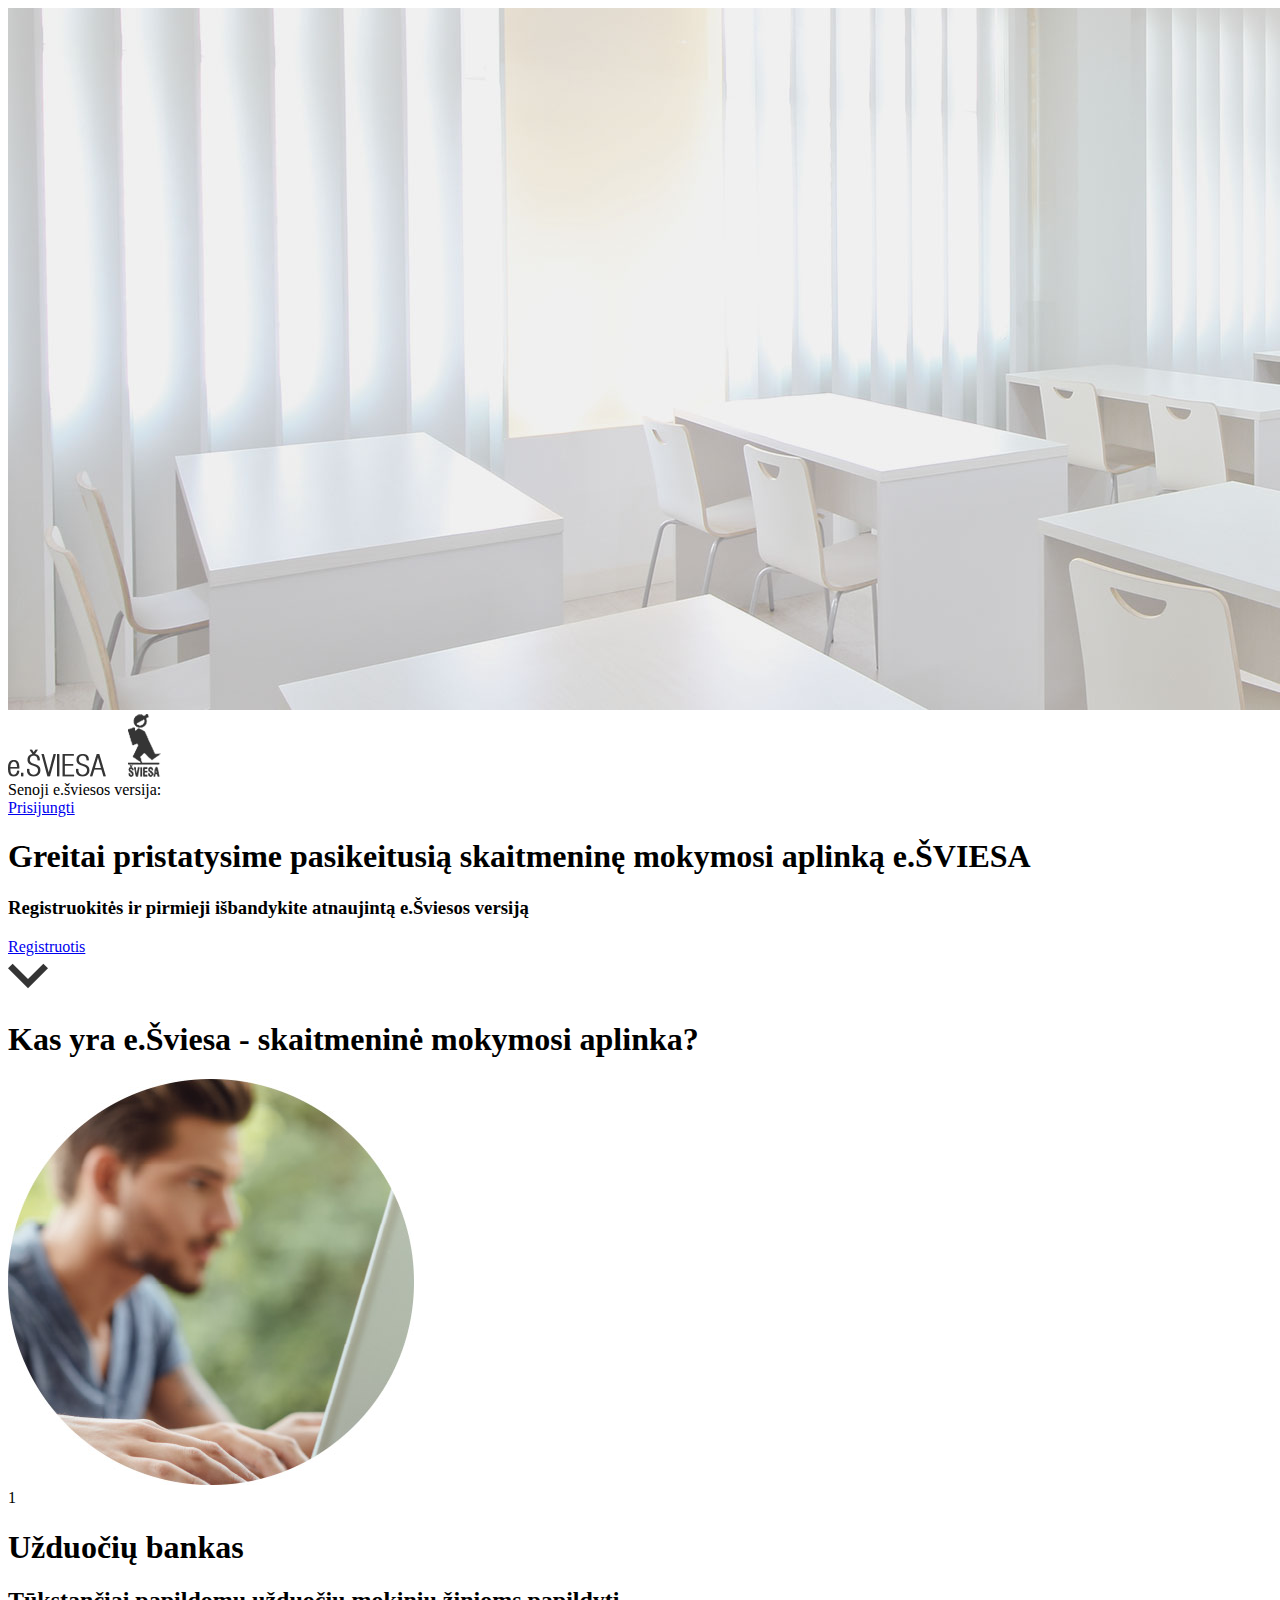
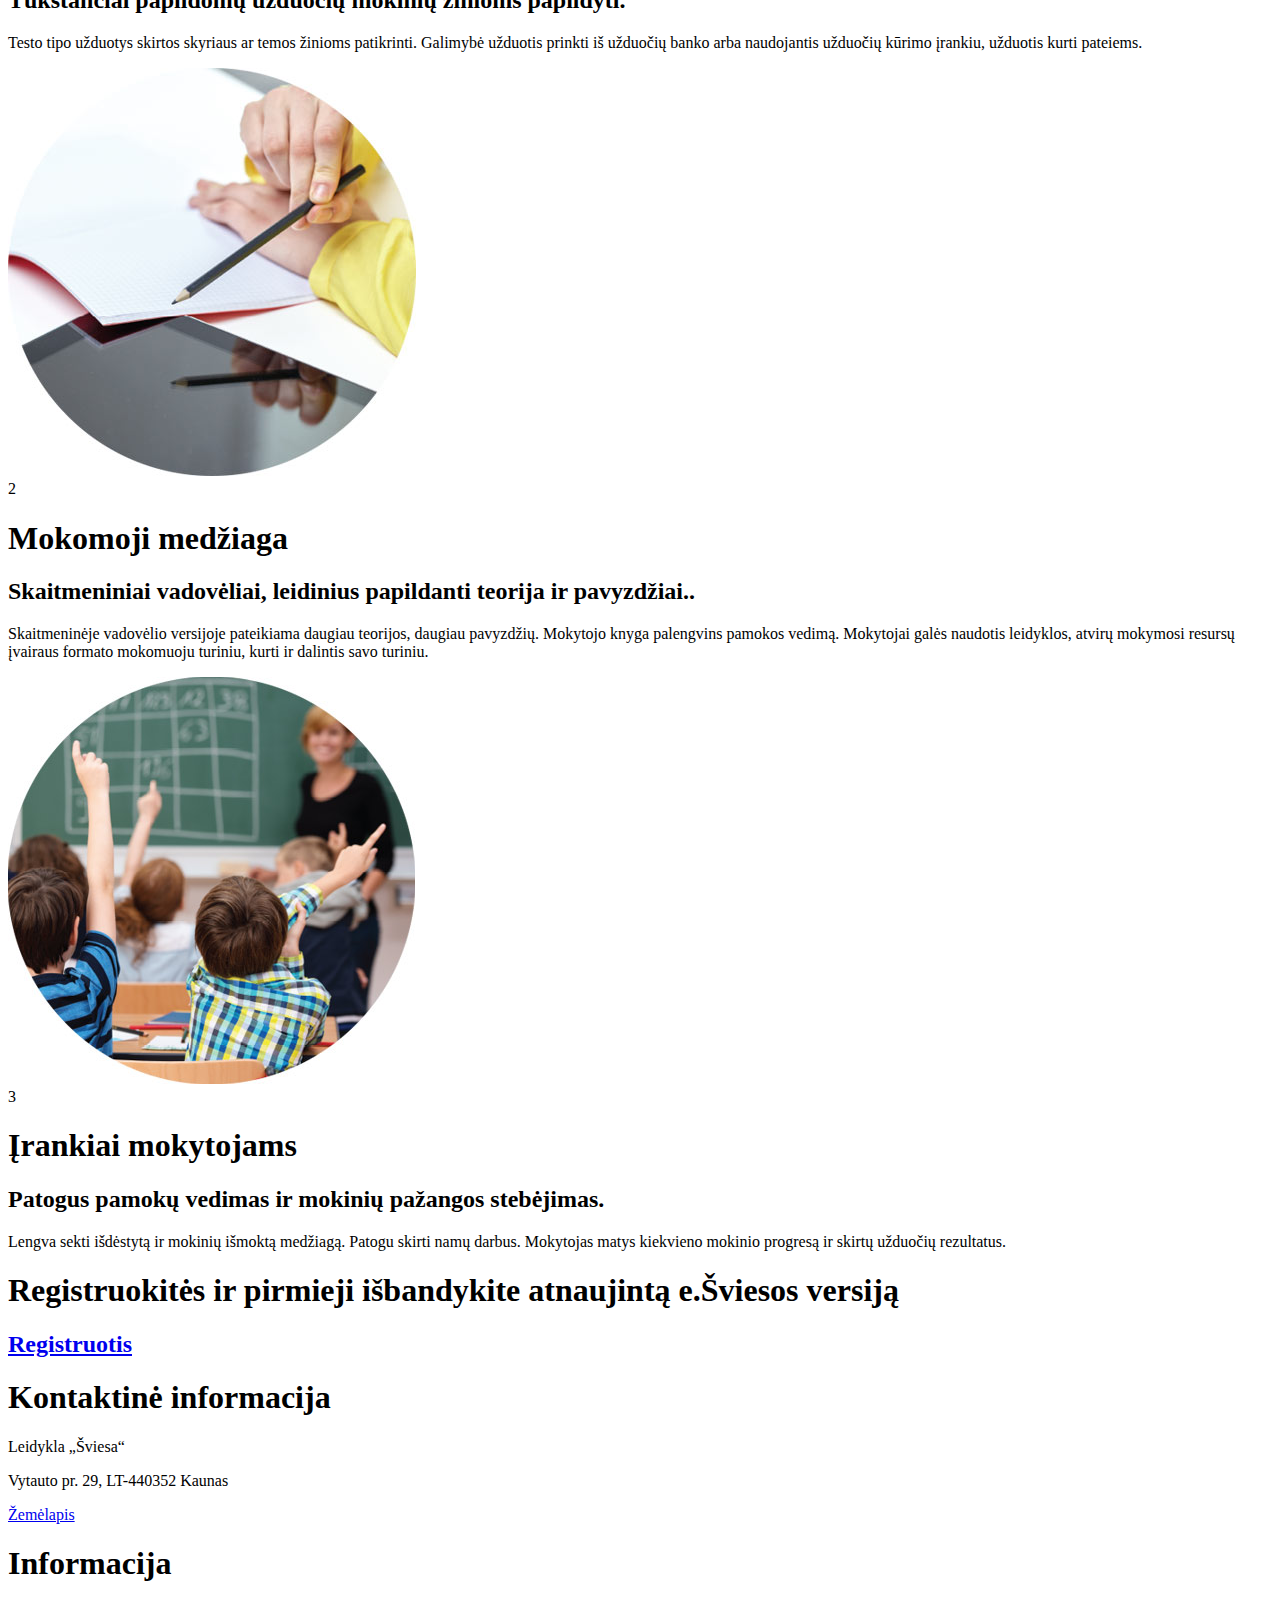
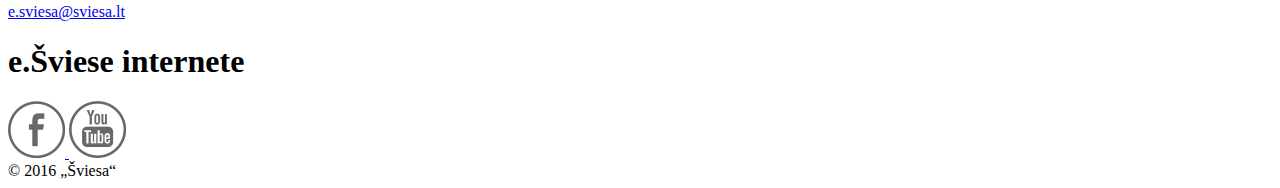
==== index.html @ 8e6d25c0 "working version 1.0" ====
<!DOCTYPE html>
<html lang="en">
<head>
  <title>e.Šviesa.lt</title>
  <meta charset="utf-8">
  <meta name="viewport" content="width=device-width, initial-scale=1.0, maximum-scale=1.0, user-scalable=0">
  <link rel="stylesheet" type="text/css" href="css/style-compiled.css">
</head>
<body>

<header>
  <img class="background" src="img/bkg1.jpg" alt="">
  <div class="wrapper">
    <div class="row">
      <div class="column-5 logo">
        <img src="img/logo.png" alt="">
      </div>
      <div class="column-7 align-right login">
        <div class="label">Senoji e.šviesos versija:</div>
        <div class="button small outline"><a href="http://e.sviesa.lt/login">Prisijungti</a></div>
      </div>
    </div>
    <div class="row">
      <h1>Greitai pristatysime pasikeitusią skaitmeninę mokymosi aplinką e.ŠVIESA</h1>
      <h3>Registruokitės ir pirmieji išbandykite atnaujintą e.Šviesos versiją</h3>
    </div>
    <div class="row register">
      <div class="button large colored red"><a href="register.php">Registruotis</a></div>
    </div>
    <div class="row centered arrow">
      <svg xmlns="http://www.w3.org/2000/svg" xmlns:xlink="http://www.w3.org/1999/xlink" version="1.1" id="Capa_1" x="0px" y="0px" width="40px" height="40px" viewBox="0 0 306 306" style="enable-background:new 0 0 306 306;" xml:space="preserve"> <g> <g id="expand-more"> <polygon points="270.3,58.65 153,175.95 35.7,58.65 0,94.35 153,247.35 306,94.35 " fill="#353535"/> </g> </g> <g> </g> <g> </g> <g> </g> <g> </g> <g> </g> <g> </g> <g> </g> <g> </g> <g> </g> <g> </g> <g> </g> <g> </g> <g> </g> <g> </g> <g> </g> </svg>
    </div>
  </div>
</header>

<div class="row centered title1">
  <div class="wrapper">
    <h1>Kas yra <font class="dark">e.Šviesa</font> - skaitmeninė mokymosi aplinka?</h1>
  </div>
</div>

<div class="main">
  <div class="wrapper">

    <div class="row equal-height text-right">
      <div class="column-5 image-container">
        <img class="news1" src="../img/foto1.jpg" alt="">
        <div class="circle">1</div>
      </div>
      <div class="column-7 text-container green">
        <h1>Užduočių bankas</h1>
        <h2>Tūkstančiai papildomų užduočių mokinių žinioms papildyti.</h2>
        <p>
          Testo tipo užduotys skirtos skyriaus ar temos žinioms patikrinti. Galimybė užduotis prinkti iš užduočių banko arba naudojantis užduočių kūrimo įrankiu, užduotis kurti pateiems.
        </p>
      </div>
    </div>
    <div class="row equal-height image-right">
      <div class="column-3 image-container">
        <img class="news1" src="../img/foto2.jpg" alt="">
        <div class="circle"> 2 </div>
      </div>
      <div class="column-7 text-container blue">
        <div class="text">
          <h1>Mokomoji medžiaga</h1>
          <h2>Skaitmeniniai vadovėliai, leidinius papildanti teorija ir pavyzdžiai..</h2>
          <p>
            Skaitmeninėje vadovėlio versijoje pateikiama daugiau teorijos, daugiau pavyzdžių. Mokytojo knyga palengvins pamokos vedimą. Mokytojai galės naudotis leidyklos, atvirų mokymosi resursų įvairaus formato mokomuoju turiniu, kurti ir dalintis savo turiniu.
          </p>
        </div>
      </div>
    </div>
    <div class="row equal-height text-right">
      <div class="column-3 image-container">
        <img class="news1" src="../img/foto3.jpg" alt="">
        <div class="circle"> 3 </div>
      </div>
      <div class="column-7 text-container orange">
        <h1>Įrankiai mokytojams</h1>
        <h2>Patogus pamokų vedimas ir mokinių pažangos stebėjimas.</h2>
        <p>
          Lengva sekti išdėstytą ir mokinių išmoktą medžiagą. Patogu skirti namų darbus. Mokytojas matys kiekvieno mokinio progresą ir skirtų užduočių rezultatus.
        </p>
      </div>
    </div>
  </div>
</div>

<div class="row centered title2">
  <div class="wrapper">
    <h1>Registruokitės ir pirmieji išbandykite atnaujintą e.Šviesos versiją</h1>
    <h2>
    <div class="button large colored red"><a href="register.php">Registruotis</a></div>
    </h2>
  </div>
</div>

<footer>
  <div class="wrapper">
    <div class="row">
      <div class="column-4">
        <div>
          <h1>Kontaktinė informacija</h1>
          <p>Leidykla „Šviesa“</p>
          <p>Vytauto pr. 29, LT-440352 Kaunas</p>
          <p><a target="_blank"  href="https://goo.gl/maps/MQ1nrWYYbjw">
            <font class="bold underlined">Žemėlapis</font>
          </a></p>
        </div>
      </div>
      <div class="column-2">
        <div>
          <h1>Informacija</h1>
          <p><a href="mailto:dienynas@sviesa.lt">
            <font class="bold underlined">e.sviesa@sviesa.lt</font>
          </a></p>
        </div>
      </div>
      <div class="column-6">
        <div>
          <h1>e.Šviese internete</h1>
          <a target="_blank"  href="https://www.facebook.com/leidyklaSviesa">
            <img src="img/fb.png" alt="Facebook">
          </a>
          <a target="_blank"  href="https://www.youtube.com/channel/UC8Or7E8pxHotjRH2zondbGw">
            <img src="img/youtube.png" alt="YouTube">
          </a>
        </div>
      </div>
    </div>
    <div class="row bottom">© 2016 „Šviesa“</div>
  </div>
</footer>
</body>
</html>
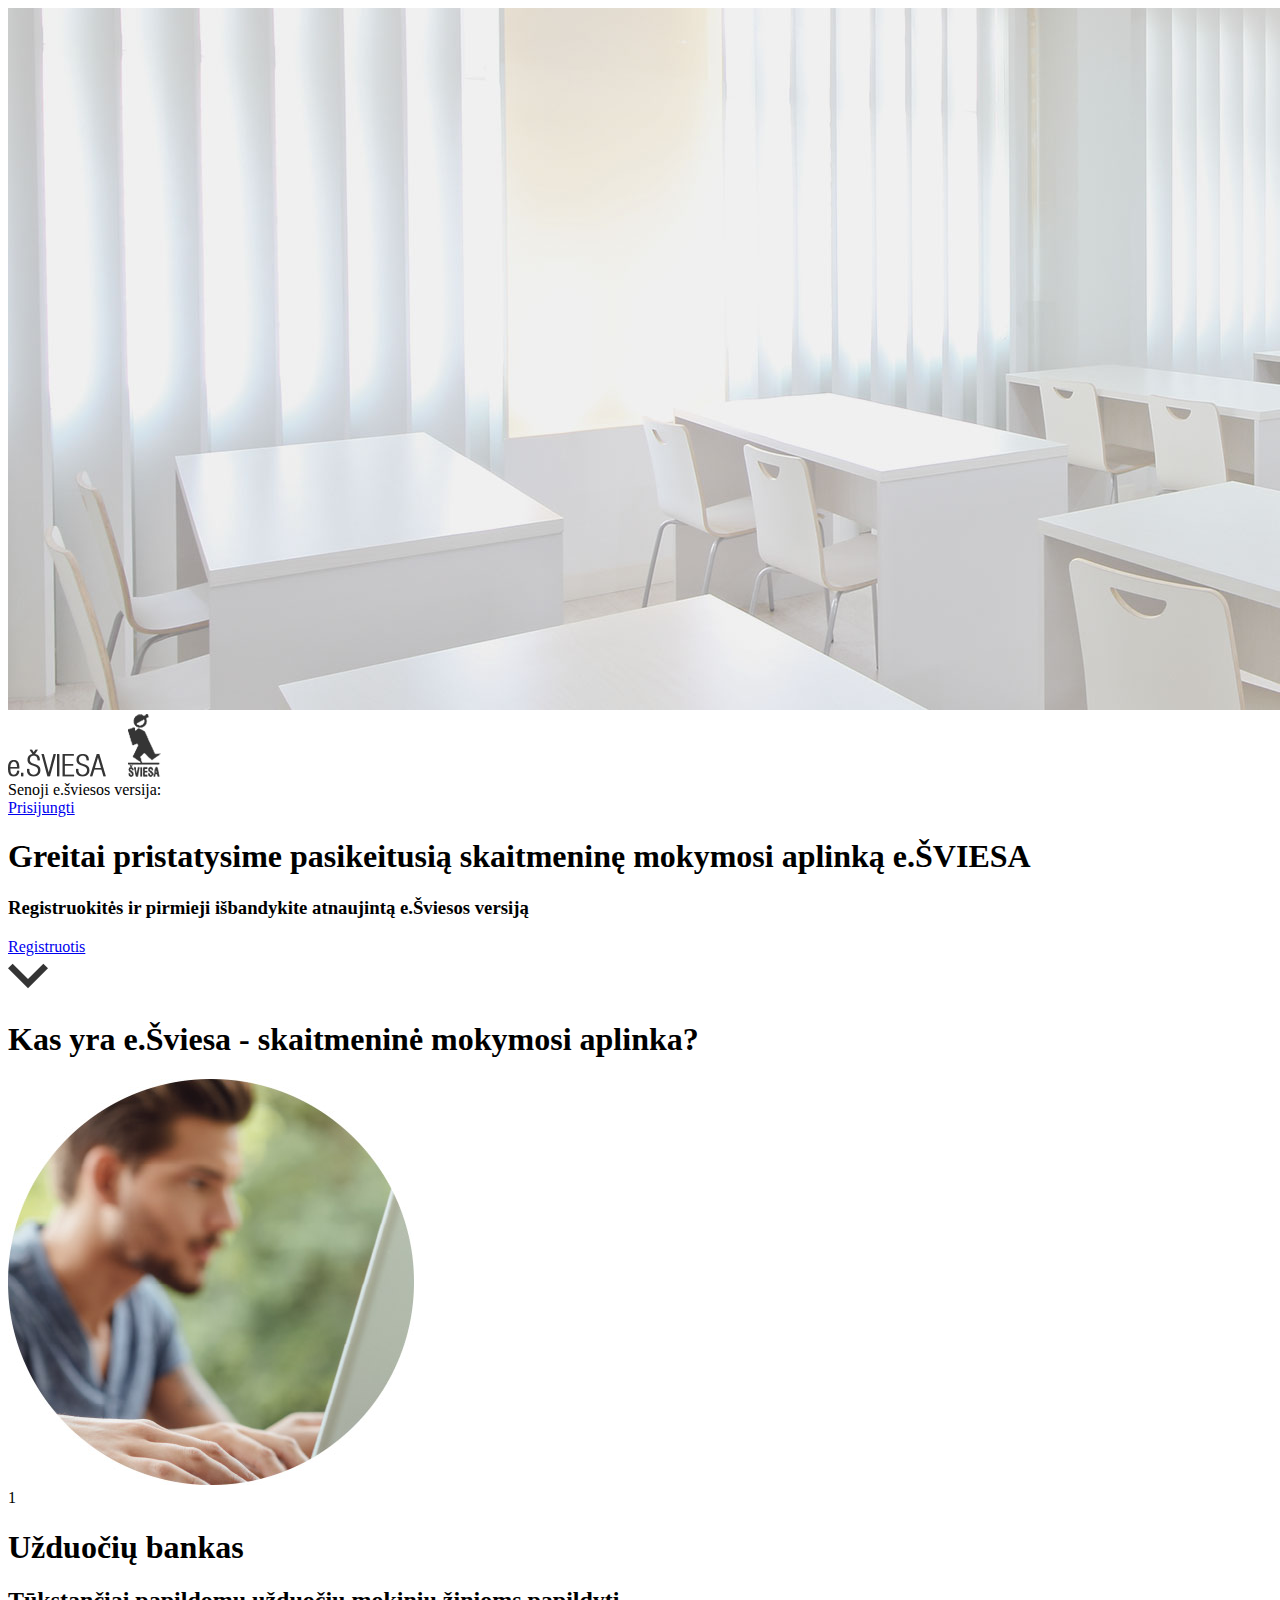
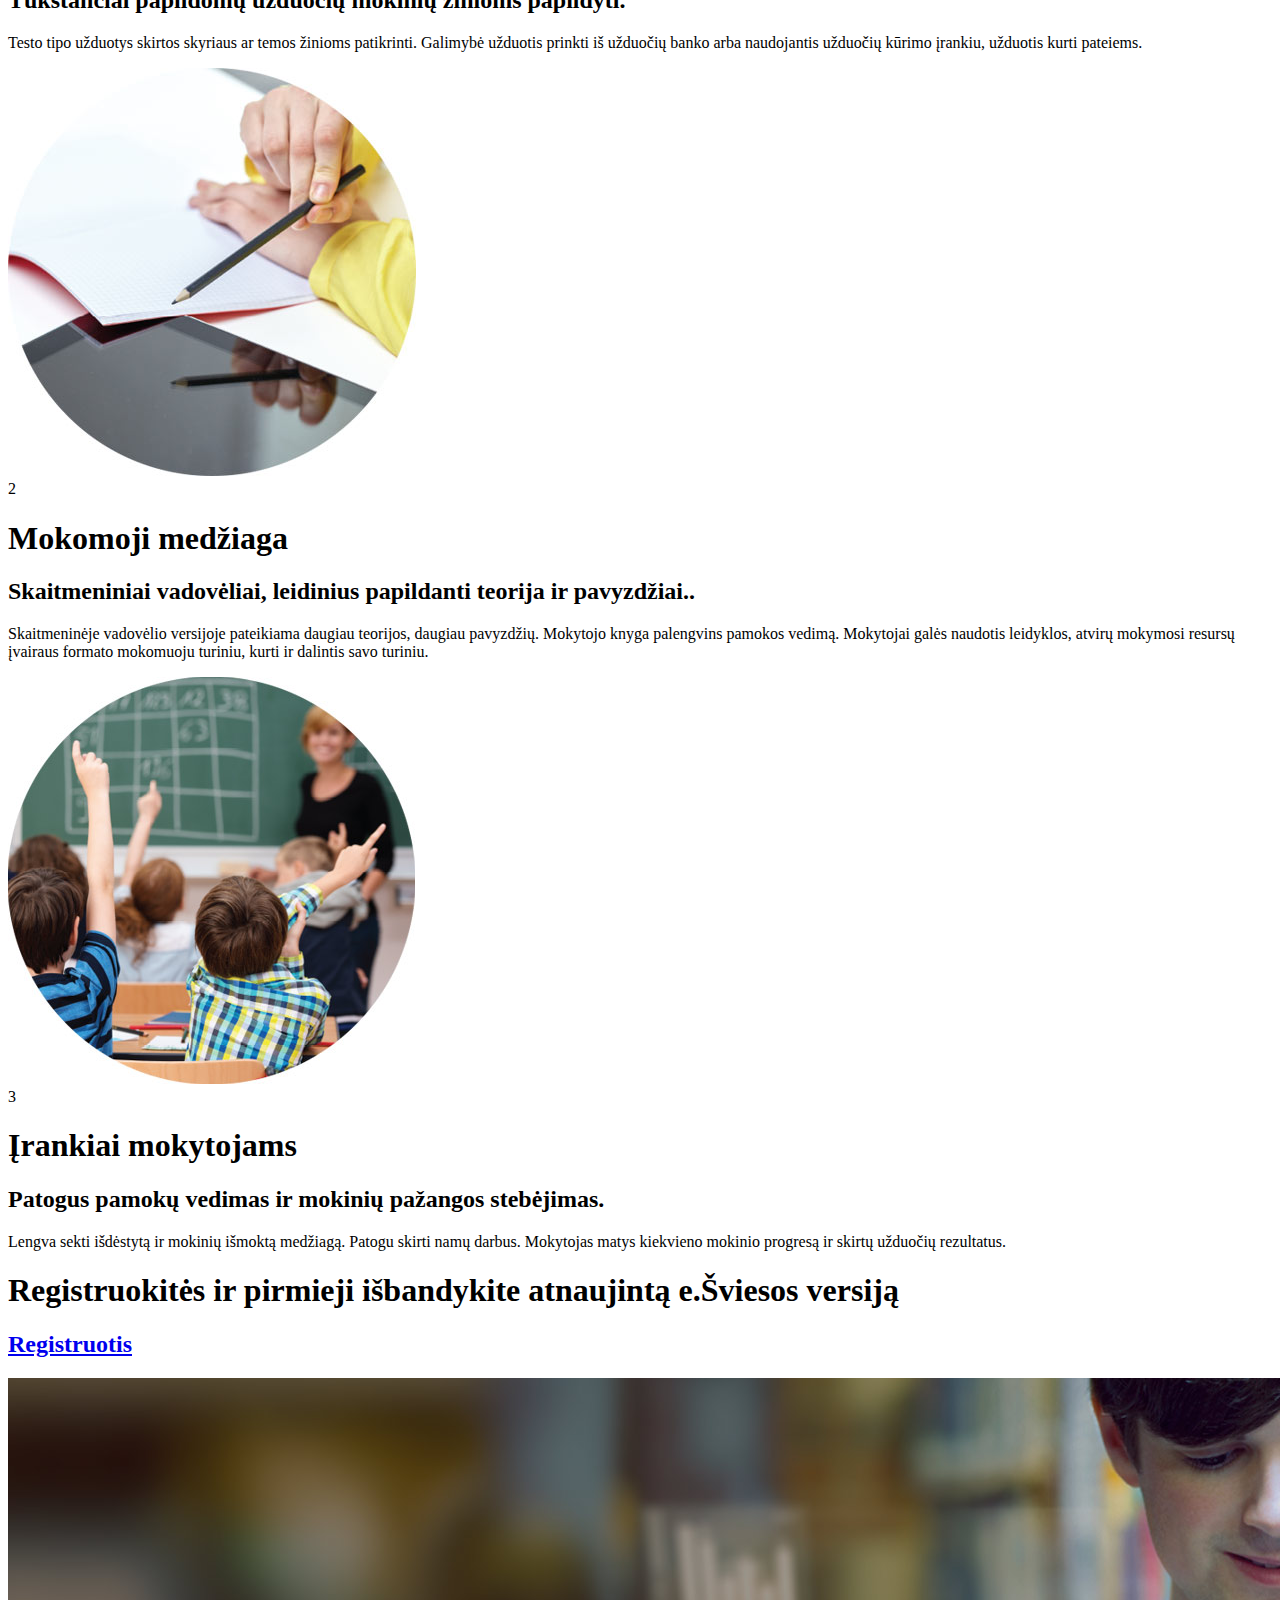
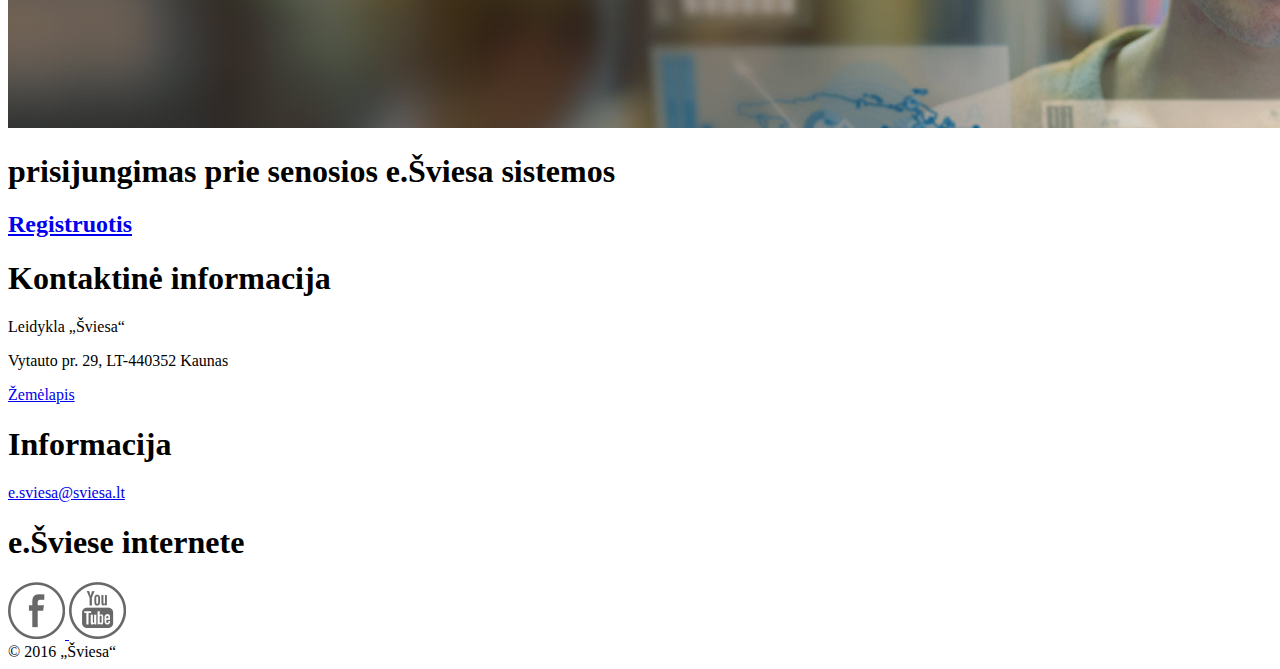
==== commit 40532805: "update all files with feb26 version" ====
--- a/index.html
+++ b/index.html
@@ -17,7 +17,7 @@
       </div>
       <div class="column-7 align-right login">
         <div class="label">Senoji e.šviesos versija:</div>
-        <div class="button small outline"><a href="http://e.sviesa.lt/login">Prisijungti</a></div>
+        <div class="button outline"><a href="http://e.sviesa.lt/login">Prisijungti</a></div>
       </div>
     </div>
     <div class="row">
@@ -94,6 +94,15 @@
     </h2>
   </div>
 </div>
+<div class="row centered title3">
+  <img class="background" src="img/bkg2.jpg" alt="">
+  <div class="wrapper">
+    <h1>prisijungimas prie senosios e.Šviesa sistemos</h1>
+    <h2>
+    <div class="button small colored green"><a href="http://e.sviesa.lt/login">Registruotis</a></div>
+    </h2>
+  </div>
+</div>
 
 <footer>
   <div class="wrapper">
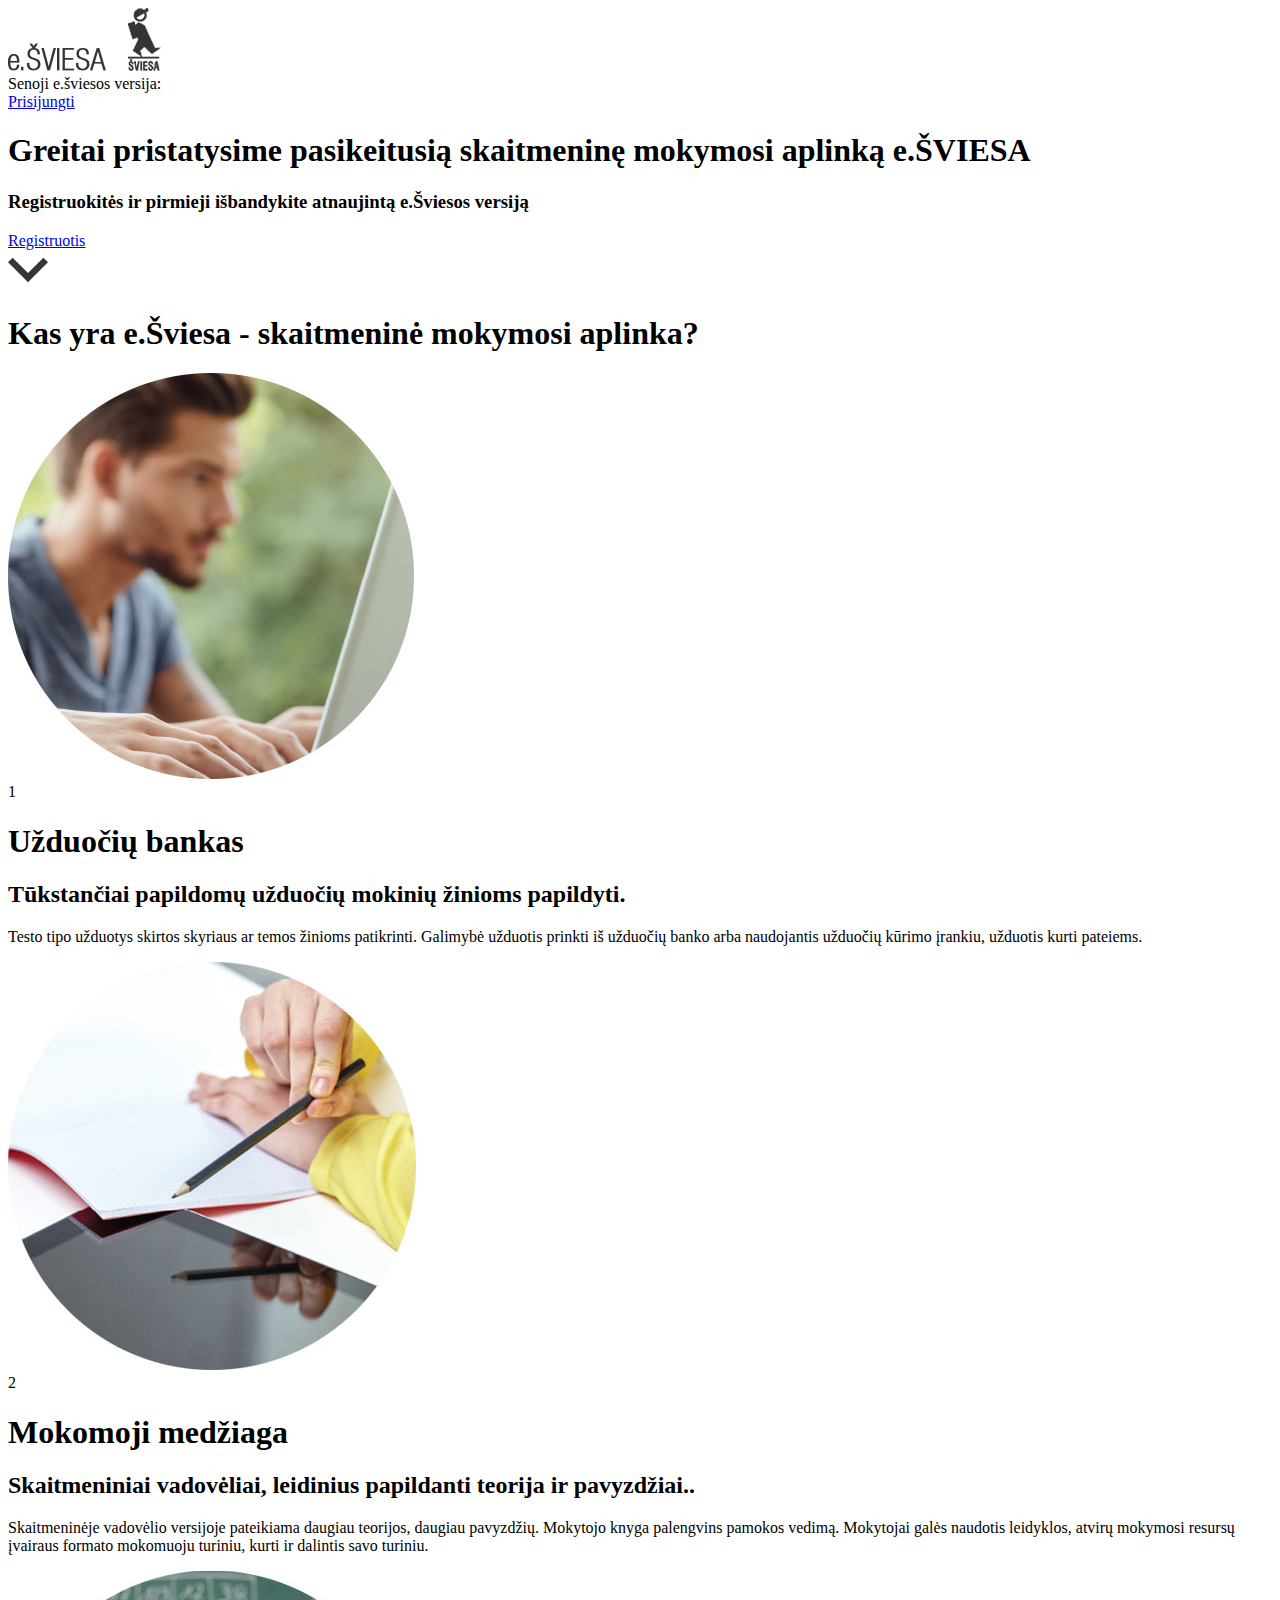
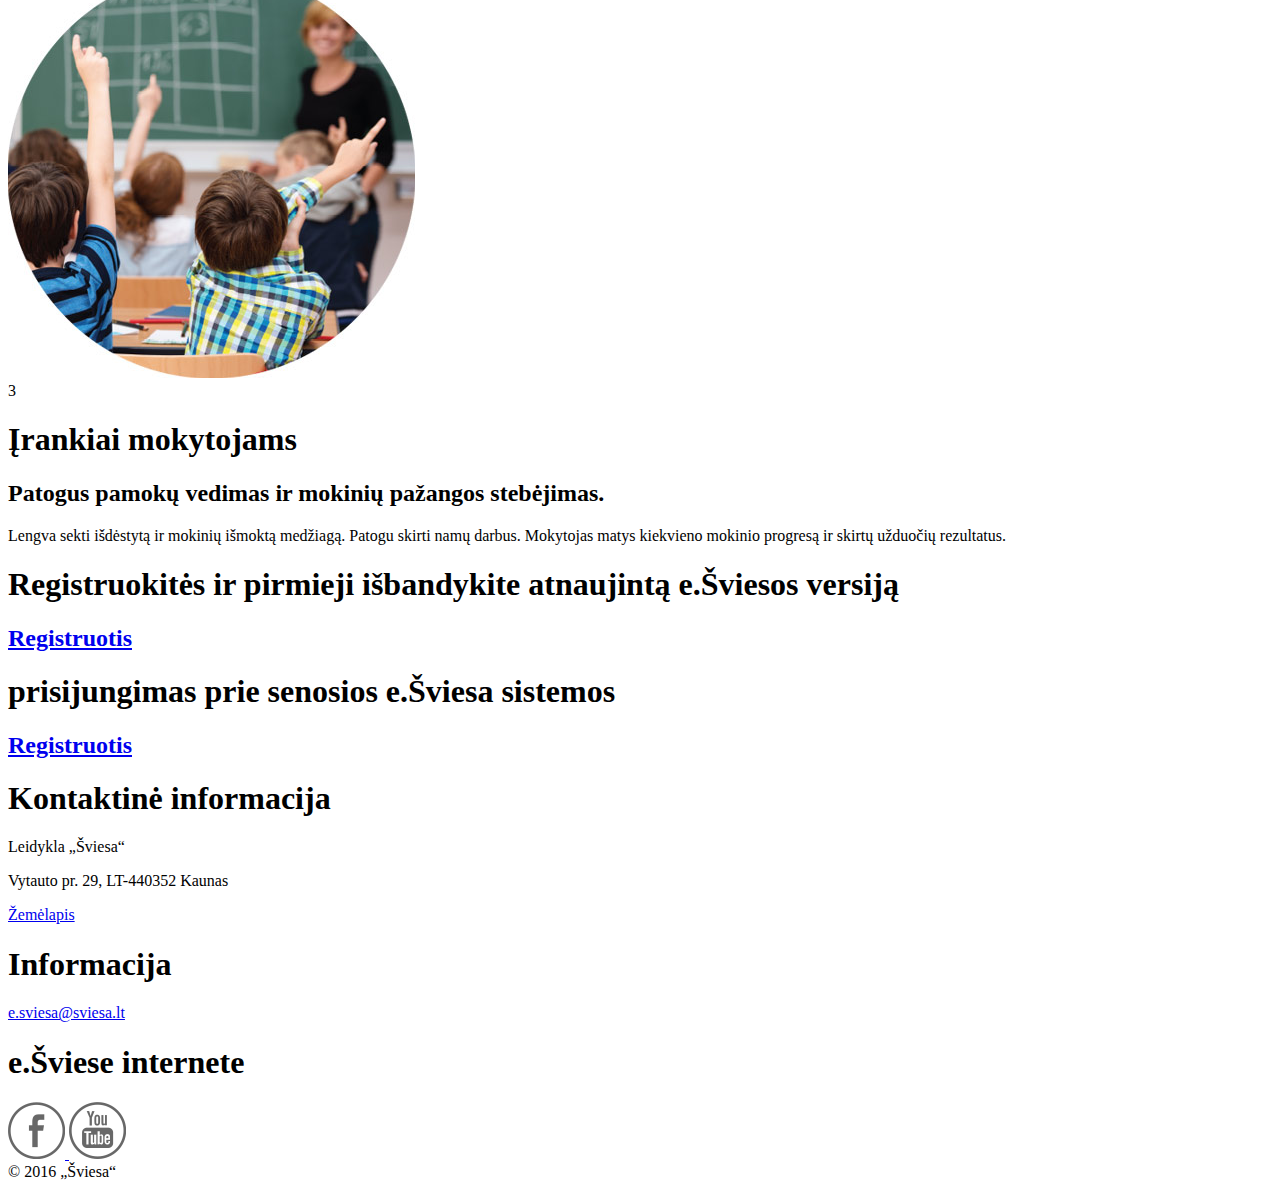
==== commit b2092ea7: "fix centered background images" ====
--- a/index.html
+++ b/index.html
@@ -8,8 +8,7 @@
 </head>
 <body>
 
-<header>
-  <img class="background" src="img/bkg1.jpg" alt="">
+<header class="regular-background">
   <div class="wrapper">
     <div class="row">
       <div class="column-5 logo">
@@ -95,7 +94,6 @@
   </div>
 </div>
 <div class="row centered title3">
-  <img class="background" src="img/bkg2.jpg" alt="">
   <div class="wrapper">
     <h1>prisijungimas prie senosios e.Šviesa sistemos</h1>
     <h2>
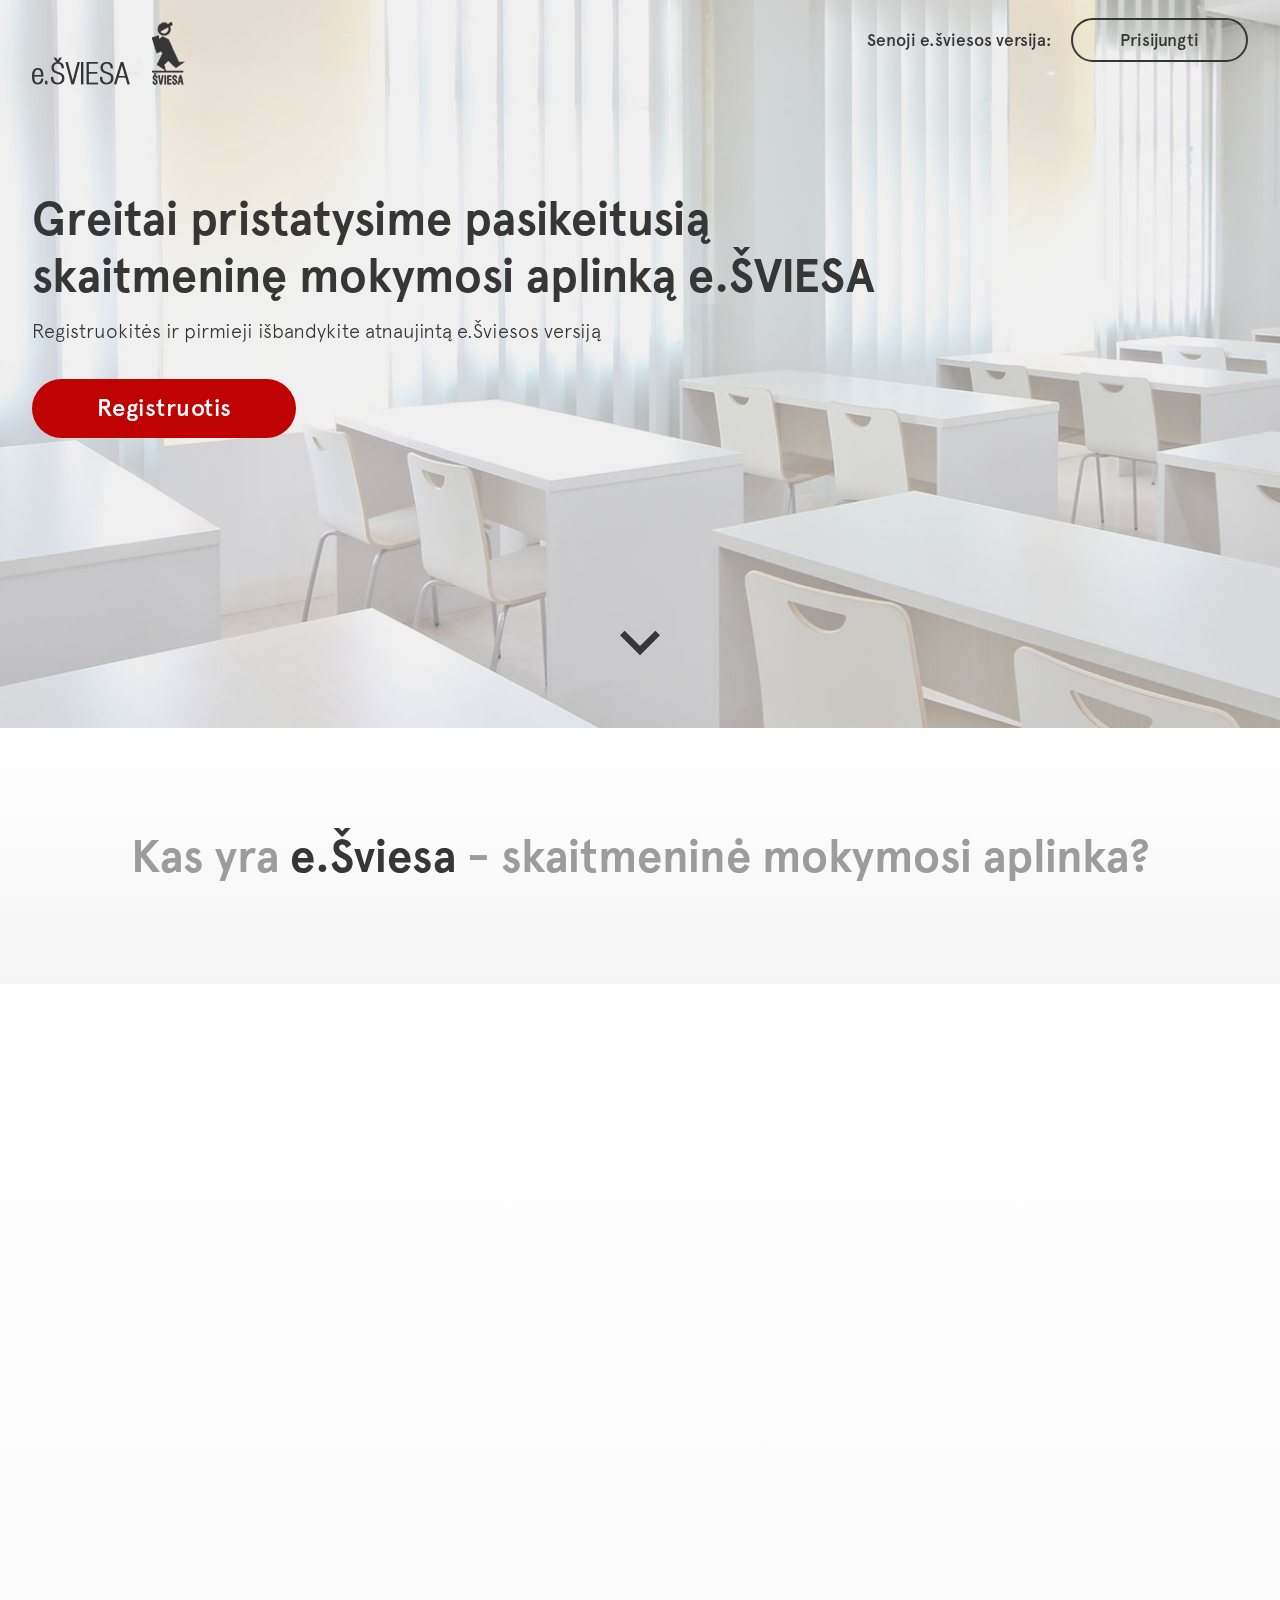
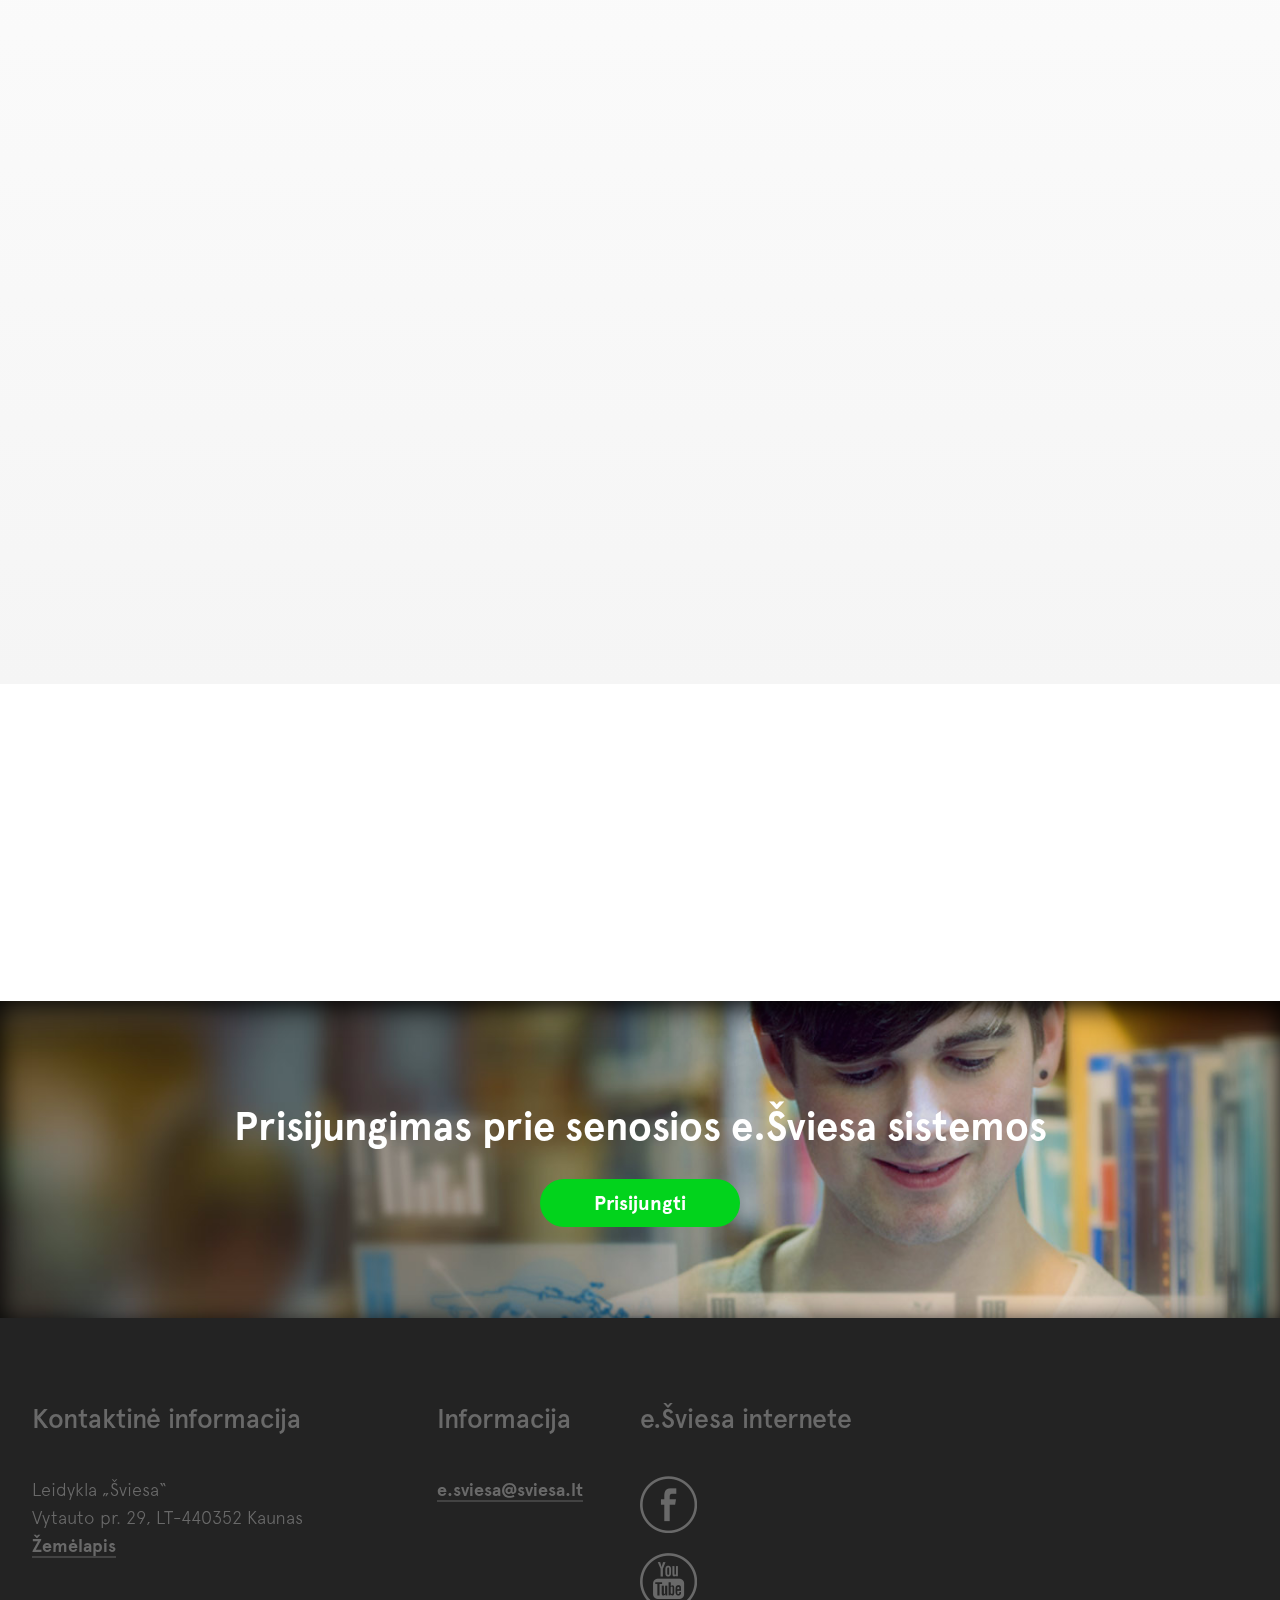
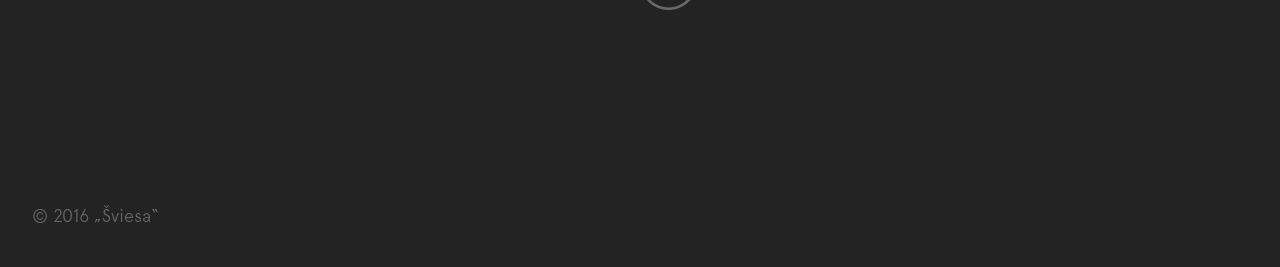
==== commit 635e13f3: "add transitions" ====
--- a/index.html
+++ b/index.html
@@ -5,6 +5,8 @@
   <meta charset="utf-8">
   <meta name="viewport" content="width=device-width, initial-scale=1.0, maximum-scale=1.0, user-scalable=0">
   <link rel="stylesheet" type="text/css" href="css/style-compiled.css">
+  <script src="js/jquery-1.10.2.js"></script>
+  <script src="js/custom_transitions.js"></script>
 </head>
 <body>
 
@@ -24,7 +26,7 @@
       <h3>Registruokitės ir pirmieji išbandykite atnaujintą e.Šviesos versiją</h3>
     </div>
     <div class="row register">
-      <div class="button large colored red"><a href="register.php">Registruotis</a></div>
+      <div class="button large colored red"><a class="transition" href="register.php">Registruotis</a></div>
     </div>
     <div class="row centered arrow">
       <svg xmlns="http://www.w3.org/2000/svg" xmlns:xlink="http://www.w3.org/1999/xlink" version="1.1" id="Capa_1" x="0px" y="0px" width="40px" height="40px" viewBox="0 0 306 306" style="enable-background:new 0 0 306 306;" xml:space="preserve"> <g> <g id="expand-more"> <polygon points="270.3,58.65 153,175.95 35.7,58.65 0,94.35 153,247.35 306,94.35 " fill="#353535"/> </g> </g> <g> </g> <g> </g> <g> </g> <g> </g> <g> </g> <g> </g> <g> </g> <g> </g> <g> </g> <g> </g> <g> </g> <g> </g> <g> </g> <g> </g> <g> </g> </svg>
@@ -41,12 +43,12 @@
 <div class="main">
   <div class="wrapper">
 
-    <div class="row equal-height text-right">
+    <div class="row equal-height text-right transition move-left">
       <div class="column-5 image-container">
         <img class="news1" src="../img/foto1.jpg" alt="">
         <div class="circle">1</div>
       </div>
-      <div class="column-7 text-container green">
+      <div class="column-7 text-container">
         <h1>Užduočių bankas</h1>
         <h2>Tūkstančiai papildomų užduočių mokinių žinioms papildyti.</h2>
         <p>
@@ -54,12 +56,12 @@
         </p>
       </div>
     </div>
-    <div class="row equal-height image-right">
+    <div class="row equal-height image-right transition move-right">
       <div class="column-3 image-container">
         <img class="news1" src="../img/foto2.jpg" alt="">
         <div class="circle"> 2 </div>
       </div>
-      <div class="column-7 text-container blue">
+      <div class="column-7 text-container">
         <div class="text">
           <h1>Mokomoji medžiaga</h1>
           <h2>Skaitmeniniai vadovėliai, leidinius papildanti teorija ir pavyzdžiai..</h2>
@@ -69,12 +71,12 @@
         </div>
       </div>
     </div>
-    <div class="row equal-height text-right">
-      <div class="column-3 image-container">
+    <div class="row equal-height text-right transition move-left">
+      <div class="column-5 image-container">
         <img class="news1" src="../img/foto3.jpg" alt="">
         <div class="circle"> 3 </div>
       </div>
-      <div class="column-7 text-container orange">
+      <div class="column-7 text-container">
         <h1>Įrankiai mokytojams</h1>
         <h2>Patogus pamokų vedimas ir mokinių pažangos stebėjimas.</h2>
         <p>
@@ -85,8 +87,8 @@
   </div>
 </div>
 
-<div class="row centered title2">
-  <div class="wrapper">
+<div class="row centered title2 transition fade-in">
+  <div class="wrapper ">
     <h1>Registruokitės ir pirmieji išbandykite atnaujintą e.Šviesos versiją</h1>
     <h2>
     <div class="button large colored red"><a href="register.php">Registruotis</a></div>
@@ -95,9 +97,9 @@
 </div>
 <div class="row centered title3">
   <div class="wrapper">
-    <h1>prisijungimas prie senosios e.Šviesa sistemos</h1>
+    <h1>Prisijungimas prie senosios e.Šviesa sistemos</h1>
     <h2>
-    <div class="button small colored green"><a href="http://e.sviesa.lt/login">Registruotis</a></div>
+    <div class="button small colored green"><a href="http://e.sviesa.lt/login">Prisijungti</a></div>
     </h2>
   </div>
 </div>
@@ -125,7 +127,7 @@
       </div>
       <div class="column-6">
         <div>
-          <h1>e.Šviese internete</h1>
+          <h1>e.Šviesa internete</h1>
           <a target="_blank"  href="https://www.facebook.com/leidyklaSviesa">
             <img src="img/fb.png" alt="Facebook">
           </a>
--- a/css/style-compiled.css
+++ b/css/style-compiled.css
@@ -0,0 +1,455 @@
+.wrapper, .row {
+  *zoom: 1; }
+  .wrapper:before, .row:before, .wrapper:after, .row:after {
+    content: " ";
+    display: table; }
+  .wrapper:after, .row:after {
+    clear: both; }
+
+*, *:after, *:before {
+  margin: 0;
+  padding: 0;
+  -webkit-box-sizing: border-box;
+  -moz-box-sizing: border-box;
+  -ms-box-sizing: border-box;
+  -o-box-sizing: border-box;
+  box-sizing: border-box; }
+
+img {
+  width: auto;
+  max-width: 100%;
+  height: auto !important; }
+
+.wrapper {
+  width: 100%;
+  margin: 0 auto;
+  padding: 0px 10px 0px 10px; }
+
+[class*='column-'] {
+  float: left;
+  width: 100%;
+  min-height: 1px; }
+
+@media only screen and (min-width: 60em) {
+  .wrapper {
+    width: 95%;
+    max-width: 1290px; }
+
+  .column-1 {
+    width: 8.33333%; }
+
+  .wrapper {
+    padding: 0; }
+
+  .column-2 {
+    width: 16.66667%; }
+
+  .wrapper {
+    padding: 0; }
+
+  .column-3 {
+    width: 25%; }
+
+  .wrapper {
+    padding: 0; }
+
+  .column-4 {
+    width: 33.33333%; }
+
+  .wrapper {
+    padding: 0; }
+
+  .column-5 {
+    width: 41.66667%; }
+
+  .wrapper {
+    padding: 0; }
+
+  .column-6 {
+    width: 50%; }
+
+  .wrapper {
+    padding: 0; }
+
+  .column-7 {
+    width: 58.33333%; }
+
+  .wrapper {
+    padding: 0; }
+
+  .column-8 {
+    width: 66.66667%; }
+
+  .wrapper {
+    padding: 0; }
+
+  .column-9 {
+    width: 75%; }
+
+  .wrapper {
+    padding: 0; }
+
+  .column-10 {
+    width: 83.33333%; }
+
+  .wrapper {
+    padding: 0; }
+
+  .column-11 {
+    width: 91.66667%; }
+
+  .wrapper {
+    padding: 0; }
+
+  .column-12 {
+    width: 100%; }
+
+  .wrapper {
+    padding: 0; } }
+@font-face {
+  font-family: apercu-light;
+  src: url(../fonts/apercu_light_pro.otf);
+  font-weight: 700;
+  font-style: normal; }
+
+@font-face {
+  font-family: apercu-medium;
+  src: url(../fonts/apercu_medium_pro.otf);
+  font-weight: 700;
+  font-style: normal; }
+
+@font-face {
+  font-family: apercu-bold;
+  src: url(../fonts/apercu_bold_pro.otf);
+  font-weight: 700;
+  font-style: normal; }
+
+body {
+  font-family: apercu-medium; }
+
+a {
+  color: inherit;
+  text-decoration: none; }
+
+.centered {
+  text-align: center; }
+
+.title1 {
+  font-family: apercu-bold;
+  padding: 100px 0;
+  color: #9c9c9c;
+  background: -webkit-linear-gradient(white, whitesmoke);
+  background: -moz-linear-gradient(white, whitesmoke);
+  background: -ms-linear-gradient(white, whitesmoke);
+  background: -o-linear-gradient(white, whitesmoke);
+  background: linear-gradient(white, whitesmoke);
+  font-size: 17pt; }
+  .title1 .dark {
+    color: #353535; }
+
+.title2 {
+  font-family: apercu-bold;
+  padding: 100px 0;
+  color: #353535;
+  background: white;
+  font-size: 15pt; }
+  .title2 h2 {
+    padding-top: 30px; }
+  .title2 .button {
+    display: inline; }
+
+.title3 {
+  background: url(../img/bkg2.jpg) no-repeat center center;
+  -webkit-background-size: cover;
+  -moz-background-size: cover;
+  -ms-background-size: cover;
+  -o-background-size: cover;
+  background-size: cover;
+  overflow: hidden;
+  font-family: apercu-bold;
+  padding: 100px 0;
+  color: white;
+  font-size: 15pt;
+  -webkit-box-shadow: 0 5px 27px black inset;
+  -moz-box-shadow: 0 5px 27px black inset;
+  -ms-box-shadow: 0 5px 27px black inset;
+  -o-box-shadow: 0 5px 27px black inset;
+  box-shadow: 0 5px 27px black inset;
+  position: relative; }
+  .title3 h2 {
+    padding-top: 30px; }
+  .title3 .button {
+    display: inline; }
+
+.button {
+  cursor: pointer;
+  padding: 0.6em 2.7em;
+  -webkit-border-radius: 5em;
+  -moz-border-radius: 5em;
+  -ms-border-radius: 5em;
+  -o-border-radius: 5em;
+  border-radius: 5em; }
+  .button.outline {
+    border: 2px solid; }
+    .button.outline:hover {
+      border: 2px solid #01d31b;
+      color: white;
+      background-color: #01d31b; }
+  .button.colored {
+    color: white; }
+    .button.colored.red {
+      background-color: #bf0000; }
+      .button.colored.red:hover {
+        background-color: #a40c0c; }
+    .button.colored.green {
+      background-color: #01d31b; }
+      .button.colored.green:hover {
+        background-color: #03be1a; }
+  .button.small {
+    font-size: 15pt; }
+  .button.large {
+    font-size: 18pt;
+    letter-spacing: 0.02em; }
+
+@media only screen and (min-width: 60em) {
+  div.align-right {
+    text-align: right; } }
+header {
+  color: #353535; }
+  header h1, header h2, header h3 {
+    max-width: 900px; }
+  header.regular-background {
+    background: url(../img/bkg1.jpg) no-repeat center center;
+    -webkit-background-size: cover;
+    -moz-background-size: cover;
+    -ms-background-size: cover;
+    -o-background-size: cover;
+    background-size: cover; }
+  header.blurred-background {
+    background: url(../img/bkg1blur.jpg) no-repeat center center;
+    -webkit-background-size: cover;
+    -moz-background-size: cover;
+    -ms-background-size: cover;
+    -o-background-size: cover;
+    background-size: cover; }
+  header .logo {
+    padding-top: 22px; }
+    header .logo img {
+      width: 153px; }
+  header .login {
+    padding-top: 30px;
+    font-size: 13pt; }
+    header .login div {
+      display: inline; }
+    header .login .label {
+      padding-right: 15px; }
+  header h1 {
+    font-family: apercu-bold;
+    padding-top: 100px;
+    font-size: 35pt; }
+  header h3 {
+    font-family: apercu-light;
+    padding-top: 15px;
+    font-size: 15pt; }
+  header .register .button {
+    float: left; }
+  header .arrow {
+    padding: 150px 0 60px 0; }
+  @media only screen and (max-width: 60em) {
+    header .login div {
+      float: left; }
+      header .login div.label {
+        margin-top: 22px; }
+      header .login div.button {
+        margin-top: 10px; } }
+
+.main {
+  background: -webkit-linear-gradient(white, whitesmoke);
+  background: -moz-linear-gradient(white, whitesmoke);
+  background: -ms-linear-gradient(white, whitesmoke);
+  background: -o-linear-gradient(white, whitesmoke);
+  background: linear-gradient(white, whitesmoke);
+  padding: 50px 0; }
+  .main .circle {
+    color: white;
+    border: 15px solid;
+    height: 200px;
+    width: 200px;
+    -webkit-border-radius: 100%;
+    -moz-border-radius: 100%;
+    -ms-border-radius: 100%;
+    -o-border-radius: 100%;
+    border-radius: 100%;
+    position: absolute;
+    right: 50%;
+    margin-right: -100px;
+    position: absolute;
+    top: 50%;
+    margin-top: -100px;
+    padding: 10px 0 0 55px;
+    font-size: 90pt;
+    font-family: apercu-bold; }
+  .main .text-container {
+    color: #353535;
+    min-height: 400px; }
+    .main .text-container h1 {
+      font-family: apercu-bold;
+      font-size: 42pt; }
+    .main .text-container h2 {
+      font-size: 19pt;
+      margin: 12px 0; }
+    .main .text-container p {
+      font-family: apercu-light;
+      font-size: 13.5pt;
+      line-height: 1.4em; }
+  .main .image-container {
+    height: 400px;
+    min-width: 400px;
+    position: relative;
+    overflow: hidden; }
+    .main .image-container img {
+      height: 400px !important;
+      position: absolute;
+      -webkit-border-radius: 100%;
+      -moz-border-radius: 100%;
+      -ms-border-radius: 100%;
+      -o-border-radius: 100%;
+      border-radius: 100%;
+      position: absolute;
+      left: 50%;
+      margin-left: -200px; }
+  @media only screen and (min-width: 60em) {
+    .main .equal-height {
+      position: relative; }
+      .main .equal-height .text-container {
+        padding: 75px 0 0 20px; }
+      .main .equal-height .image-container {
+        position: absolute;
+        top: 50%;
+        margin-top: -200px; }
+      .main .equal-height.text-right .text-container {
+        float: right; }
+      .main .equal-height.image-right .image-container {
+        right: 0; }
+      .main .equal-height.image-right .text-container {
+        padding: 75px 15px 0 0; } }
+  @media only screen and (max-width: 60em) {
+    .main .text-container {
+      text-align: center; }
+    .main .image-container {
+      height: 320px;
+      min-width: 320px; }
+      .main .image-container img {
+        height: 320px !important;
+        position: absolute;
+        left: 50%;
+        margin-left: -160px; }
+    .main .wrapper {
+      padding: 0; } }
+
+footer {
+  color: #686868;
+  background-color: #222222; }
+  footer h1 {
+    font-size: 20pt;
+    margin: 85px 0 40px 0; }
+  footer p {
+    padding: 3px 0;
+    font-family: apercu-light;
+    font-size: 13.5pt; }
+  footer font.bold {
+    font-family: apercu-bold; }
+  footer font.underlined {
+    border-bottom: 2px solid #424242; }
+    footer font.underlined:hover {
+      color: #9f9f9f;
+      border-bottom: 2px solid #9f9f9f; }
+  footer .bottom {
+    margin: 175px 0 40px;
+    font-family: apercu-light;
+    font-size: 13.5pt; }
+  footer img:hover {
+    filter: brightness(160%); }
+  @media only screen and (max-width: 60em) {
+    footer img {
+      margin-right: 20px; } }
+  @media only screen and (min-width: 60em) {
+    footer img {
+      display: block;
+      margin-bottom: 20px; } }
+
+.register {
+  padding: 35px 0; }
+  .register h1 {
+    font-size: 35pt;
+    max-width: 600px;
+    padding-top: 40px; }
+  .register .paragraph {
+    margin: 10px 0; }
+    .register .paragraph p {
+      font-family: apercu-light;
+      font-size: 14pt;
+      line-height: 2.2em; }
+      .register .paragraph p .bold {
+        font-family: apercu-bold; }
+  .register form {
+    font-size: 13pt;
+    padding: 40px 35px;
+    color: black;
+    background-color: white;
+    -webkit-box-shadow: 5px 5px 18px #b3b3b3;
+    -moz-box-shadow: 5px 5px 18px #b3b3b3;
+    -ms-box-shadow: 5px 5px 18px #b3b3b3;
+    -o-box-shadow: 5px 5px 18px #b3b3b3;
+    box-shadow: 5px 5px 18px #b3b3b3;
+    -webkit-border-radius: 5px;
+    -moz-border-radius: 5px;
+    -ms-border-radius: 5px;
+    -o-border-radius: 5px;
+    border-radius: 5px; }
+    .register form label {
+      line-height: 2em; }
+    .register form input {
+      border: none;
+      border-bottom: 2px solid;
+      width: 100%;
+      font-family: apercu-light;
+      font-size: 13pt; }
+      .register form input:focus {
+        color: #01d31b; }
+      .register form input.error {
+        color: #bf0000; }
+    .register form #submit {
+      font-size: 15pt;
+      letter-spacing: 0.05em;
+      display: inline;
+      float: none; }
+
+ul.ui-autocomplete {
+  max-height: 300px;
+  overflow-y: scroll;
+  font-family: apercu-light;
+  font-size: 11pt;
+  line-height: 1.8em;
+  background: white;
+  border: 1px solid #9c9c9c;
+  width: 100px;
+  list-style-type: none; }
+  ul.ui-autocomplete li.ui-state-focus {
+    background-color: whitesmoke; }
+
+.transition {
+  left: 0;
+  -webkit-transition: left 1s, opacity 1s ease-in-out;
+  -moz-transition: left 1s, opacity 1s ease-in-out;
+  -ms-transition: left 1s, opacity 1s ease-in-out;
+  -o-transition: left 1s, opacity 1s ease-in-out;
+  transition: left 1s, opacity 1s ease-in-out; }
+  .transition.move-right {
+    left: -200px;
+    opacity: 0; }
+  .transition.move-left {
+    left: 200px;
+    opacity: 0; }
+  .transition.fade-in {
+    opacity: 0; }
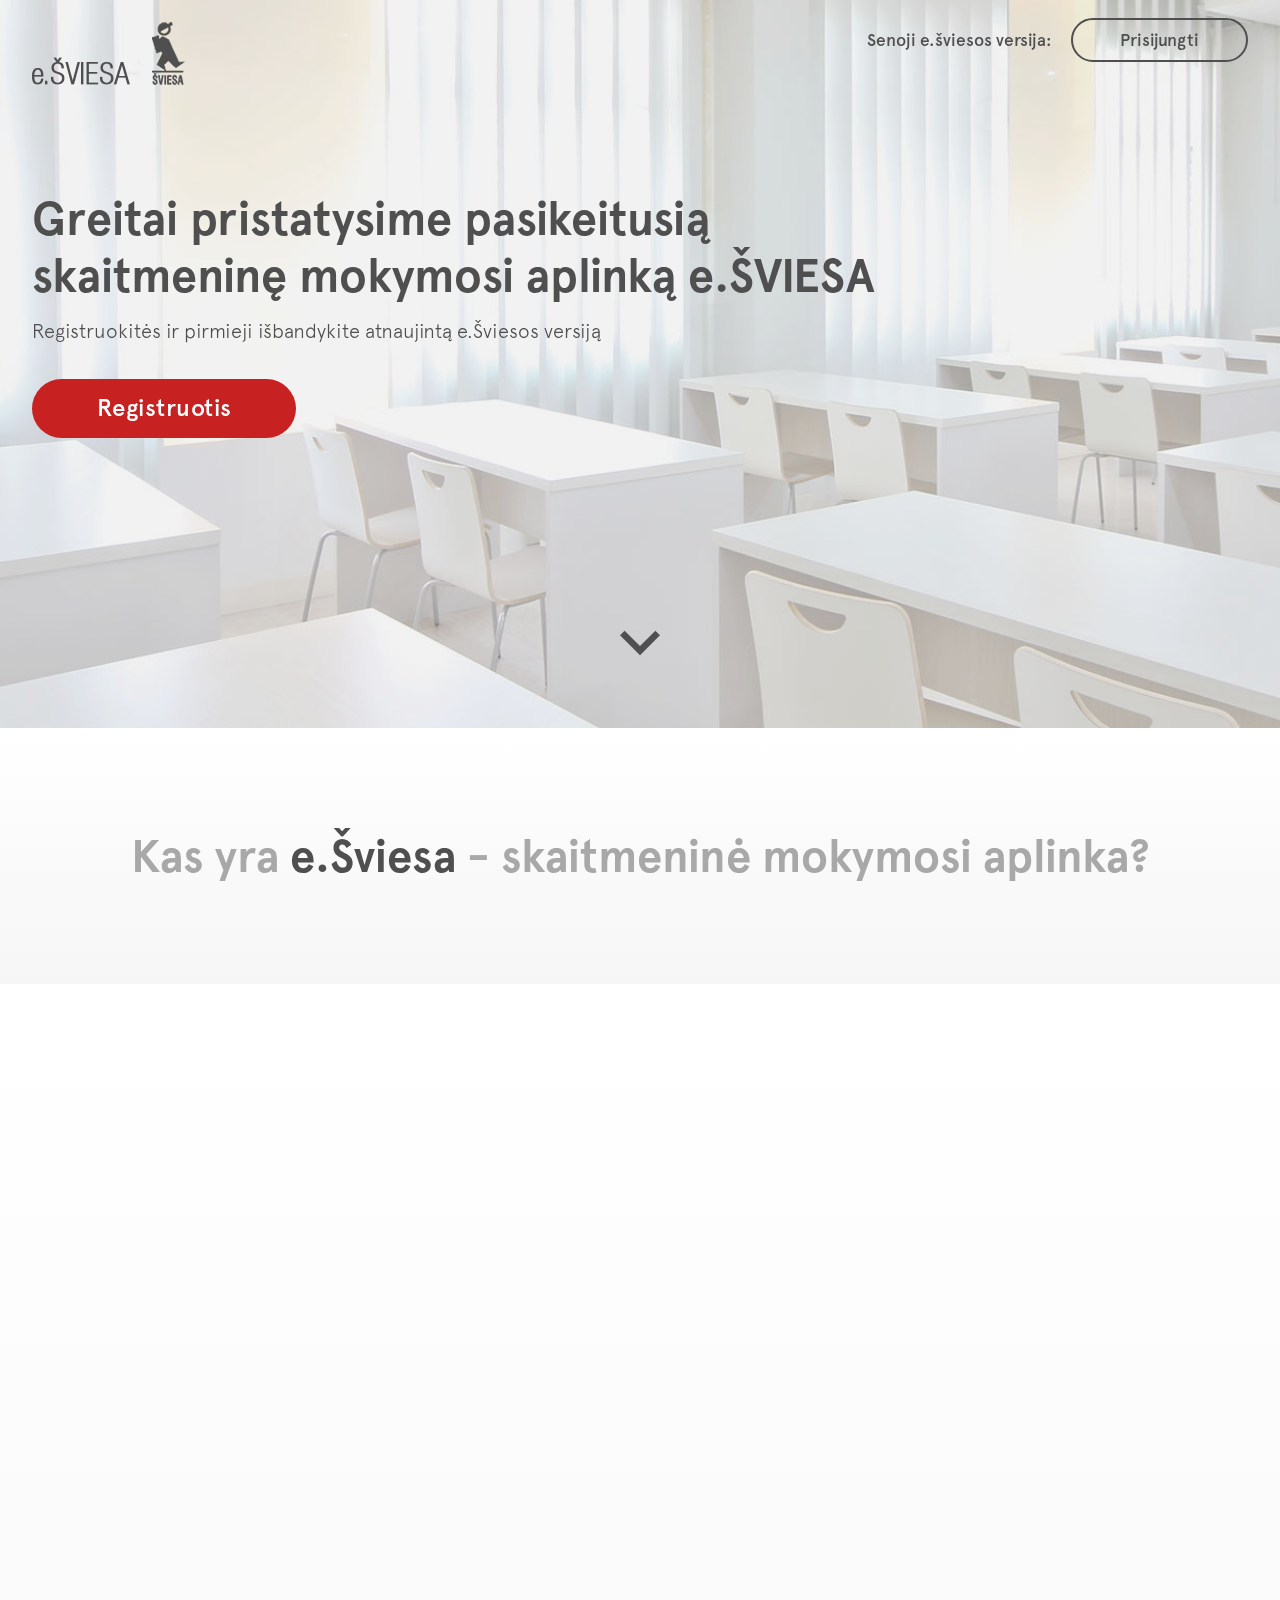
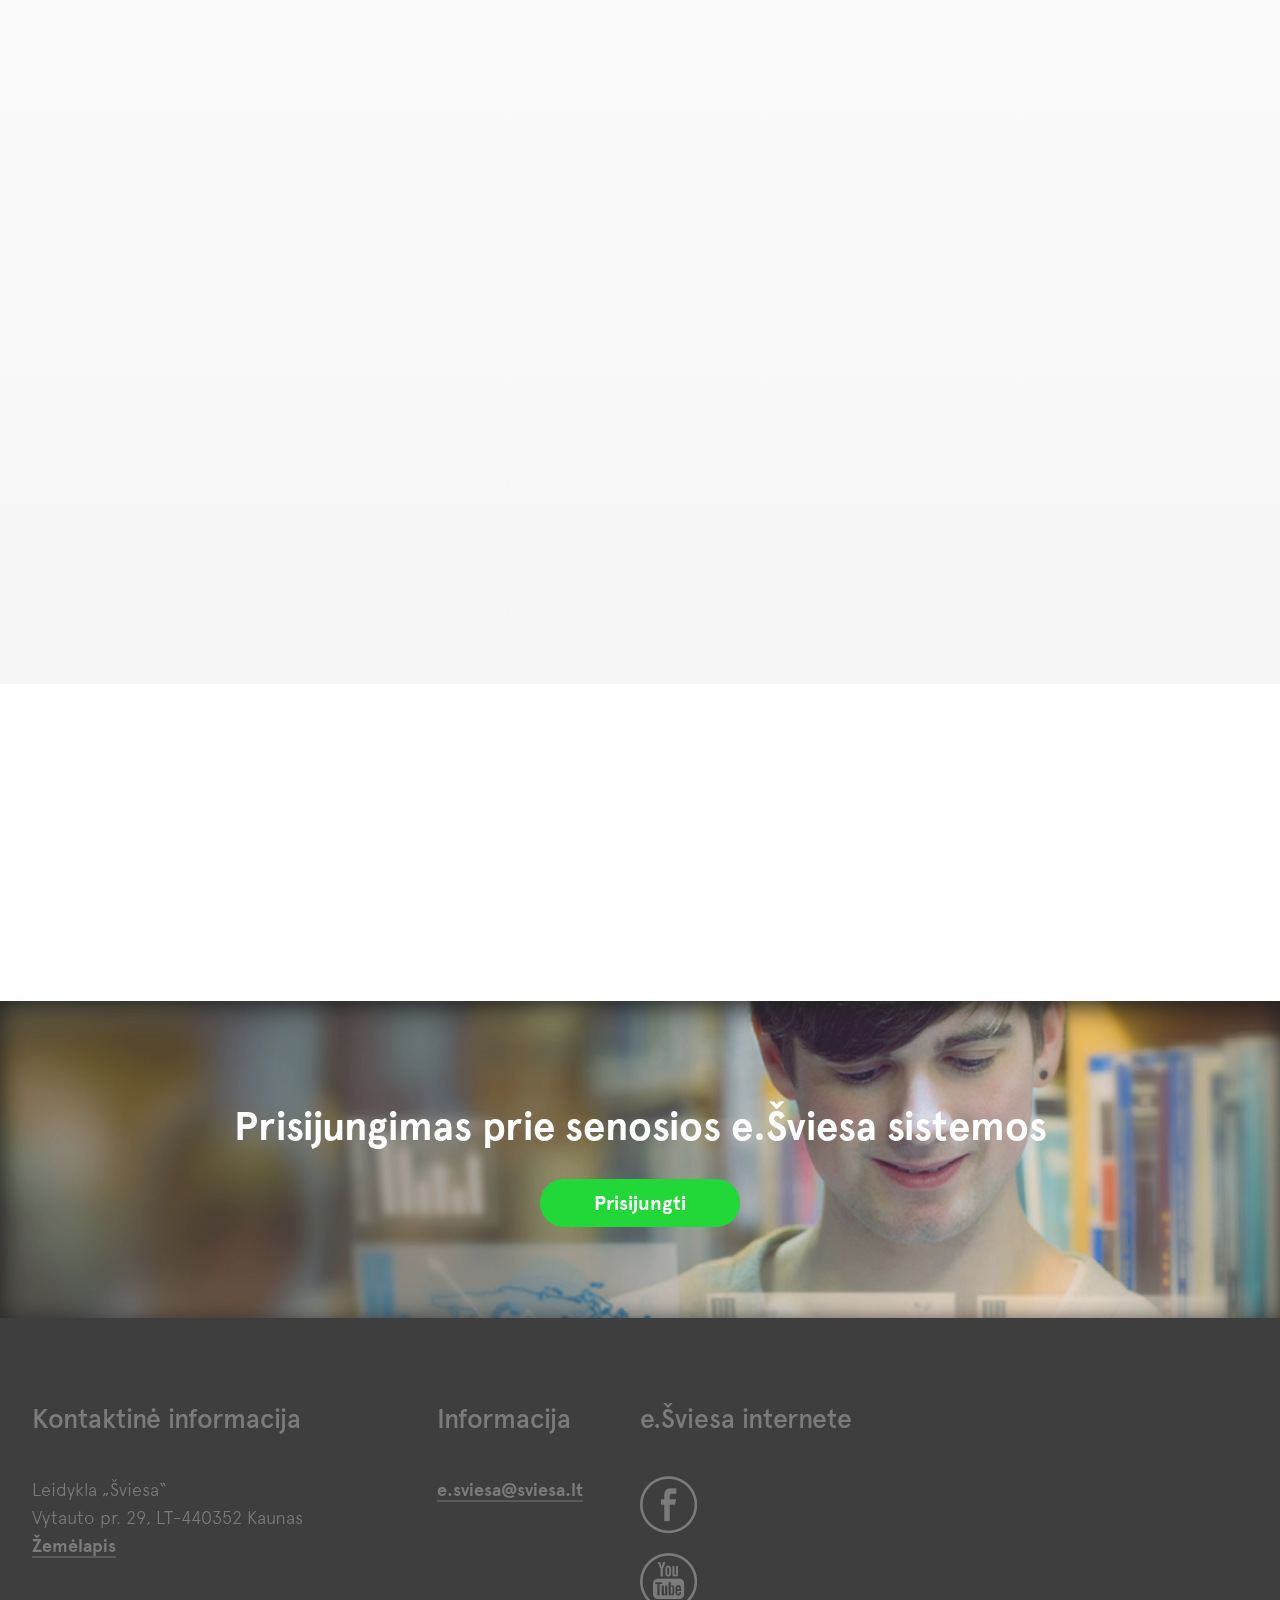
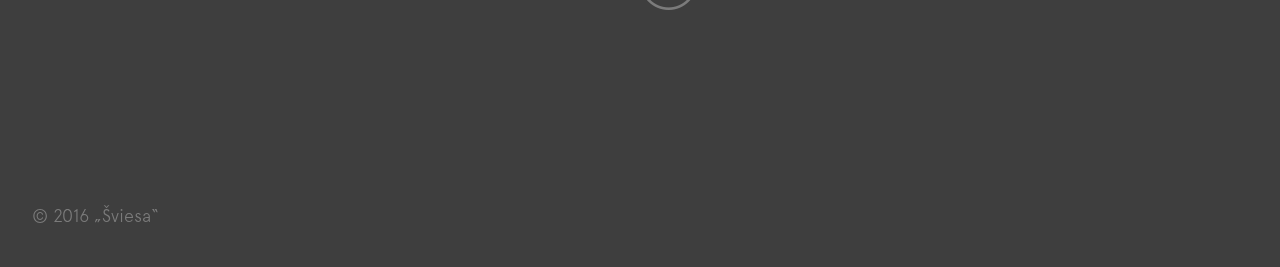
==== commit 70b1421e: "2nd block fix" ====
--- a/index.html
+++ b/index.html
@@ -57,11 +57,11 @@
       </div>
     </div>
     <div class="row equal-height image-right transition move-right">
-      <div class="column-3 image-container">
+      <div class="column-4 image-container">
         <img class="news1" src="../img/foto2.jpg" alt="">
         <div class="circle"> 2 </div>
       </div>
-      <div class="column-7 text-container">
+      <div class="column-8 text-container">
         <div class="text">
           <h1>Mokomoji medžiaga</h1>
           <h2>Skaitmeniniai vadovėliai, leidinius papildanti teorija ir pavyzdžiai..</h2>
--- a/css/style-compiled.css
+++ b/css/style-compiled.css
@@ -332,7 +332,7 @@
       .main .equal-height.image-right .image-container {
         right: 0; }
       .main .equal-height.image-right .text-container {
-        padding: 75px 15px 0 0; } }
+        padding: 75px 15px 0 50px; } }
   @media only screen and (max-width: 60em) {
     .main .text-container {
       text-align: center; }
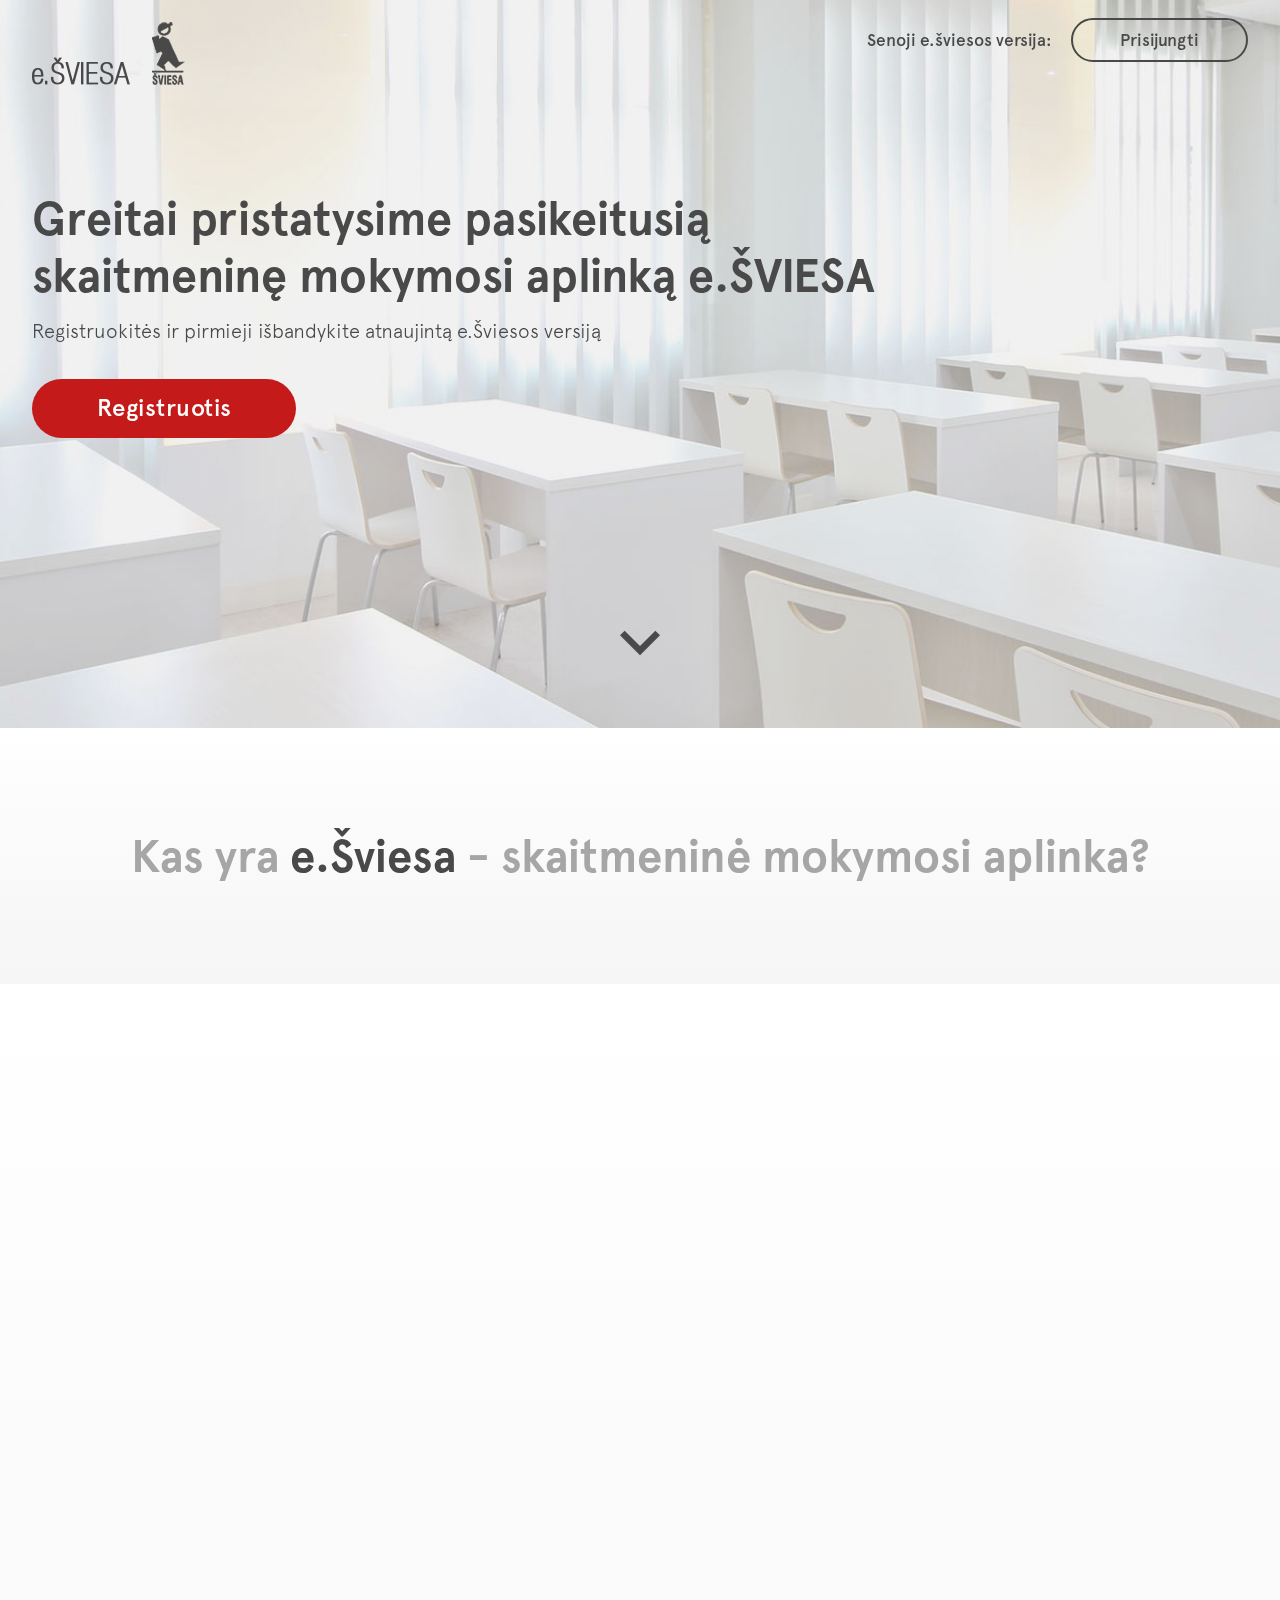
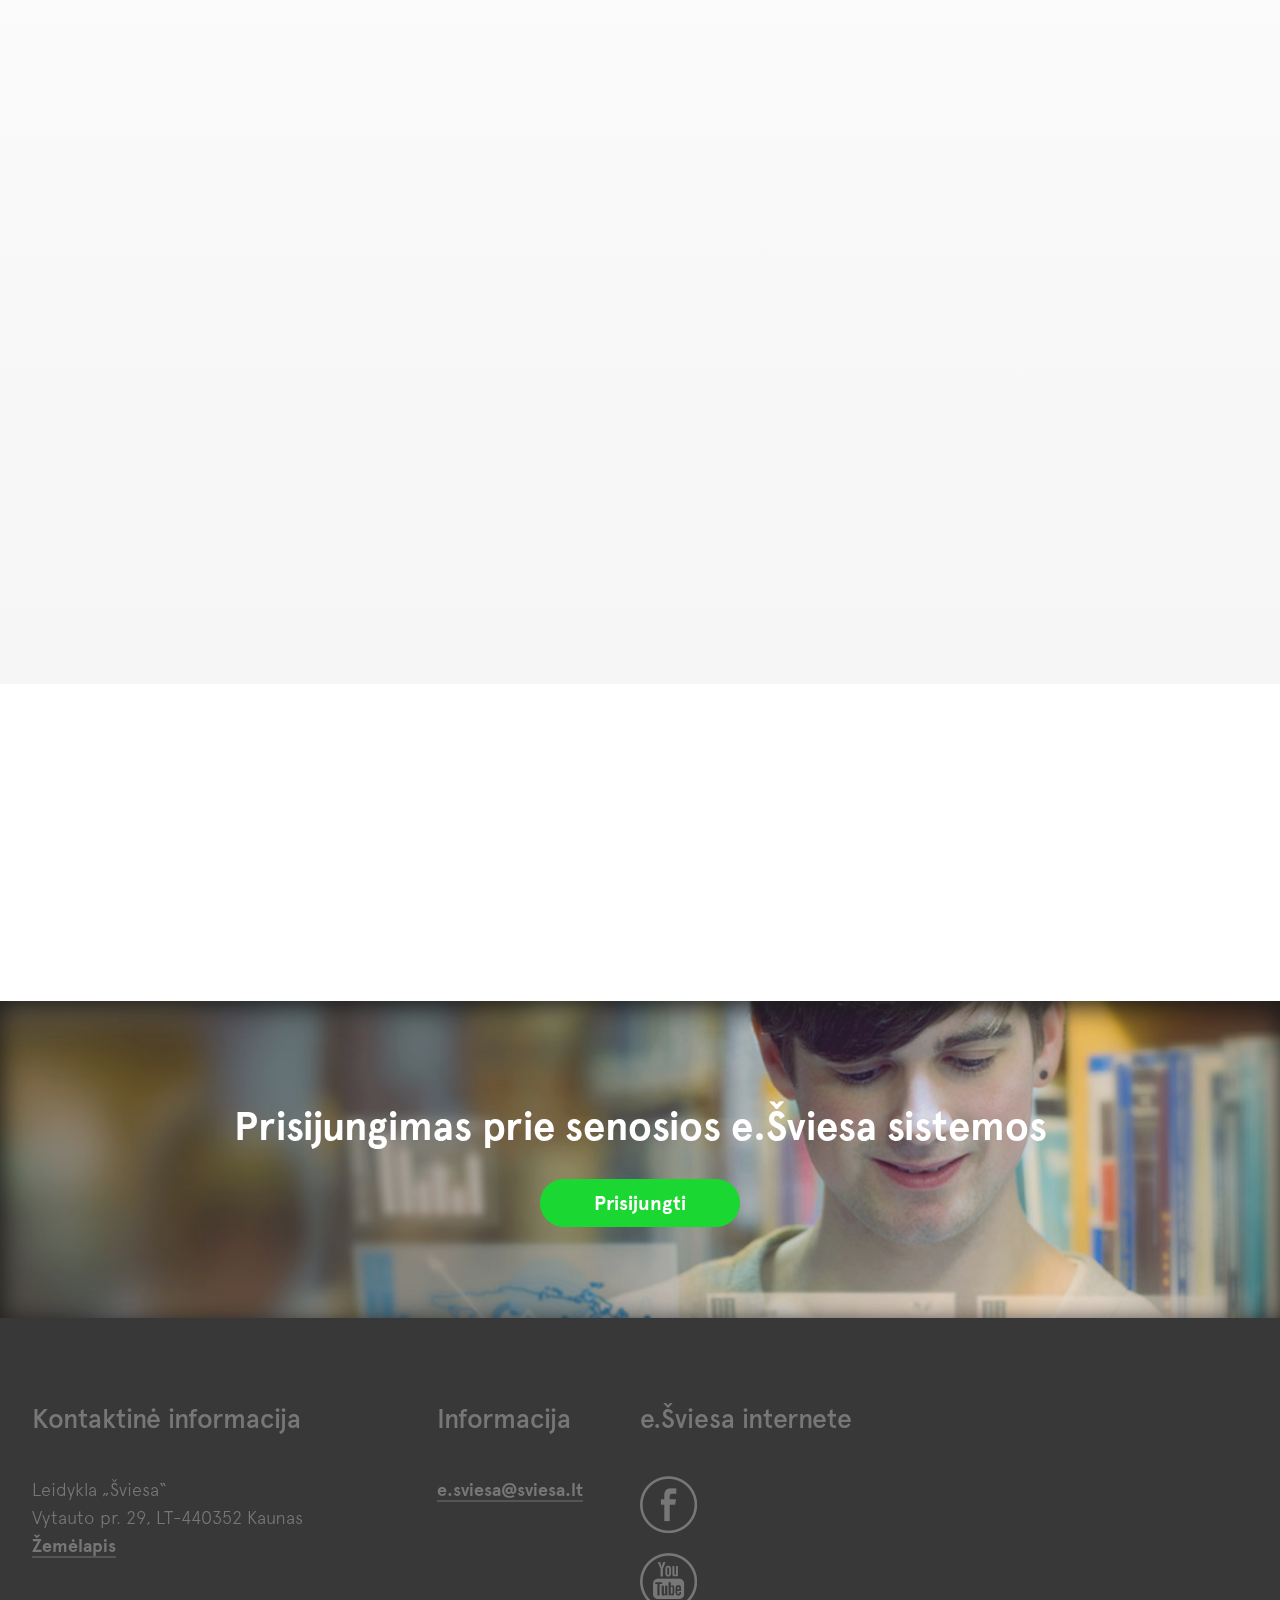
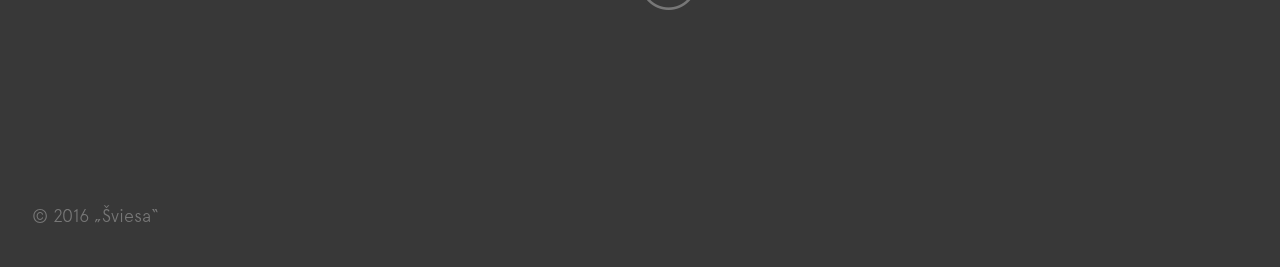
==== commit 4dd7a22e: "fix typos" ====
--- a/index.html
+++ b/index.html
@@ -52,21 +52,21 @@
         <h1>Užduočių bankas</h1>
         <h2>Tūkstančiai papildomų užduočių mokinių žinioms papildyti.</h2>
         <p>
-          Testo tipo užduotys skirtos skyriaus ar temos žinioms patikrinti. Galimybė užduotis prinkti iš užduočių banko arba naudojantis užduočių kūrimo įrankiu, užduotis kurti pateiems.
+          Testo tipo užduotys skirtos skyriaus ar temos žinioms patikrinti. Galimybė užduotis parinkti iš užduočių banko arba naudojantis užduočių kūrimo įrankiu, užduotis kurti patiems.
         </p>
       </div>
     </div>
     <div class="row equal-height image-right transition move-right">
-      <div class="column-4 image-container">
+      <div class="column-5 image-container">
         <img class="news1" src="../img/foto2.jpg" alt="">
         <div class="circle"> 2 </div>
       </div>
-      <div class="column-8 text-container">
+      <div class="column-7 text-container">
         <div class="text">
           <h1>Mokomoji medžiaga</h1>
-          <h2>Skaitmeniniai vadovėliai, leidinius papildanti teorija ir pavyzdžiai..</h2>
+          <h2>Skaitmeniniai vadovėliai, leidinius papildanti teorija ir pavyzdžiai.</h2>
           <p>
-            Skaitmeninėje vadovėlio versijoje pateikiama daugiau teorijos, daugiau pavyzdžių. Mokytojo knyga palengvins pamokos vedimą. Mokytojai galės naudotis leidyklos, atvirų mokymosi resursų įvairaus formato mokomuoju turiniu, kurti ir dalintis savo turiniu.
+            Skaitmeninėje vadovėlio versijoje pateikiama daugiau teorijos ir pavyzdžių. Mokytojo knyga palengvins pamokos vedimą. Mokytojai galės naudotis leidyklos, atvirų mokymosi resursų įvairaus formato mokomuoju turiniu, kurti ir dalintis savo turiniu.
           </p>
         </div>
       </div>
--- a/css/style-compiled.css
+++ b/css/style-compiled.css
@@ -332,7 +332,7 @@
       .main .equal-height.image-right .image-container {
         right: 0; }
       .main .equal-height.image-right .text-container {
-        padding: 75px 15px 0 50px; } }
+        padding: 75px 15px 0 10px; } }
   @media only screen and (max-width: 60em) {
     .main .text-container {
       text-align: center; }
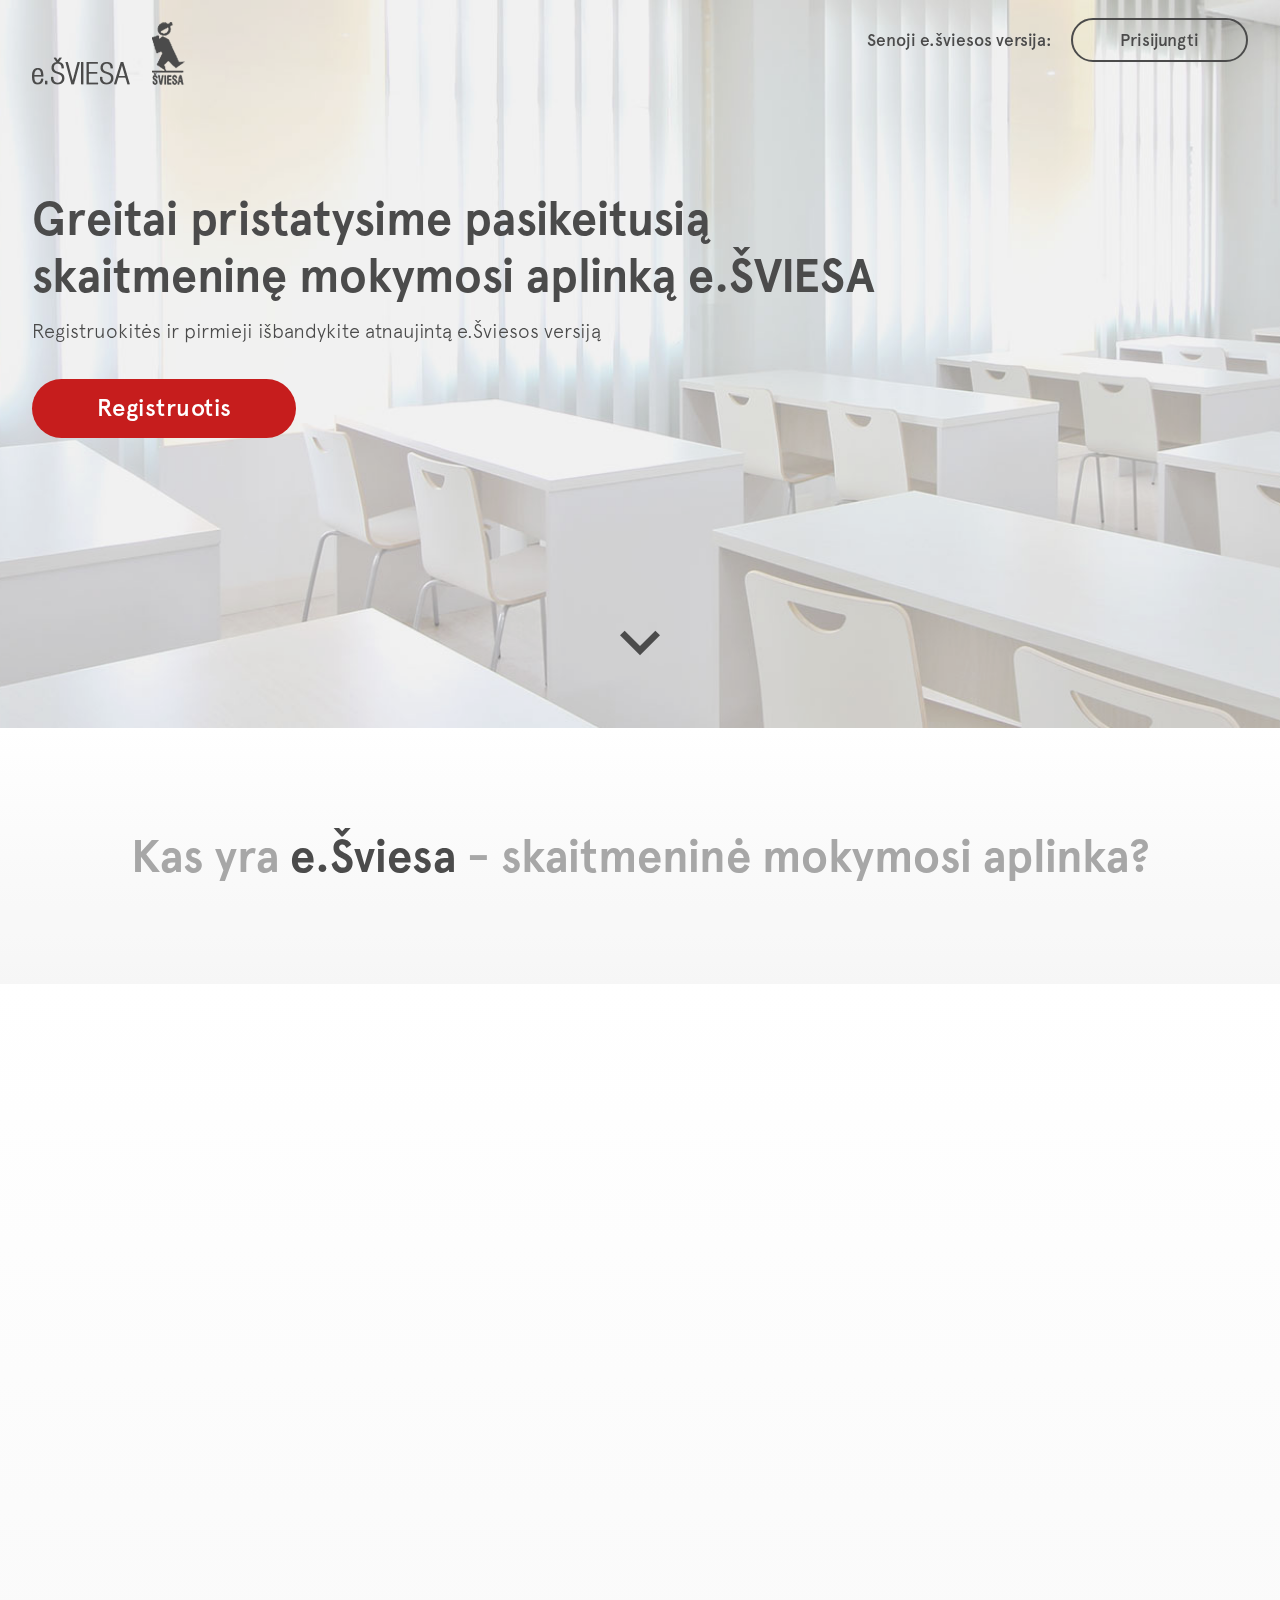
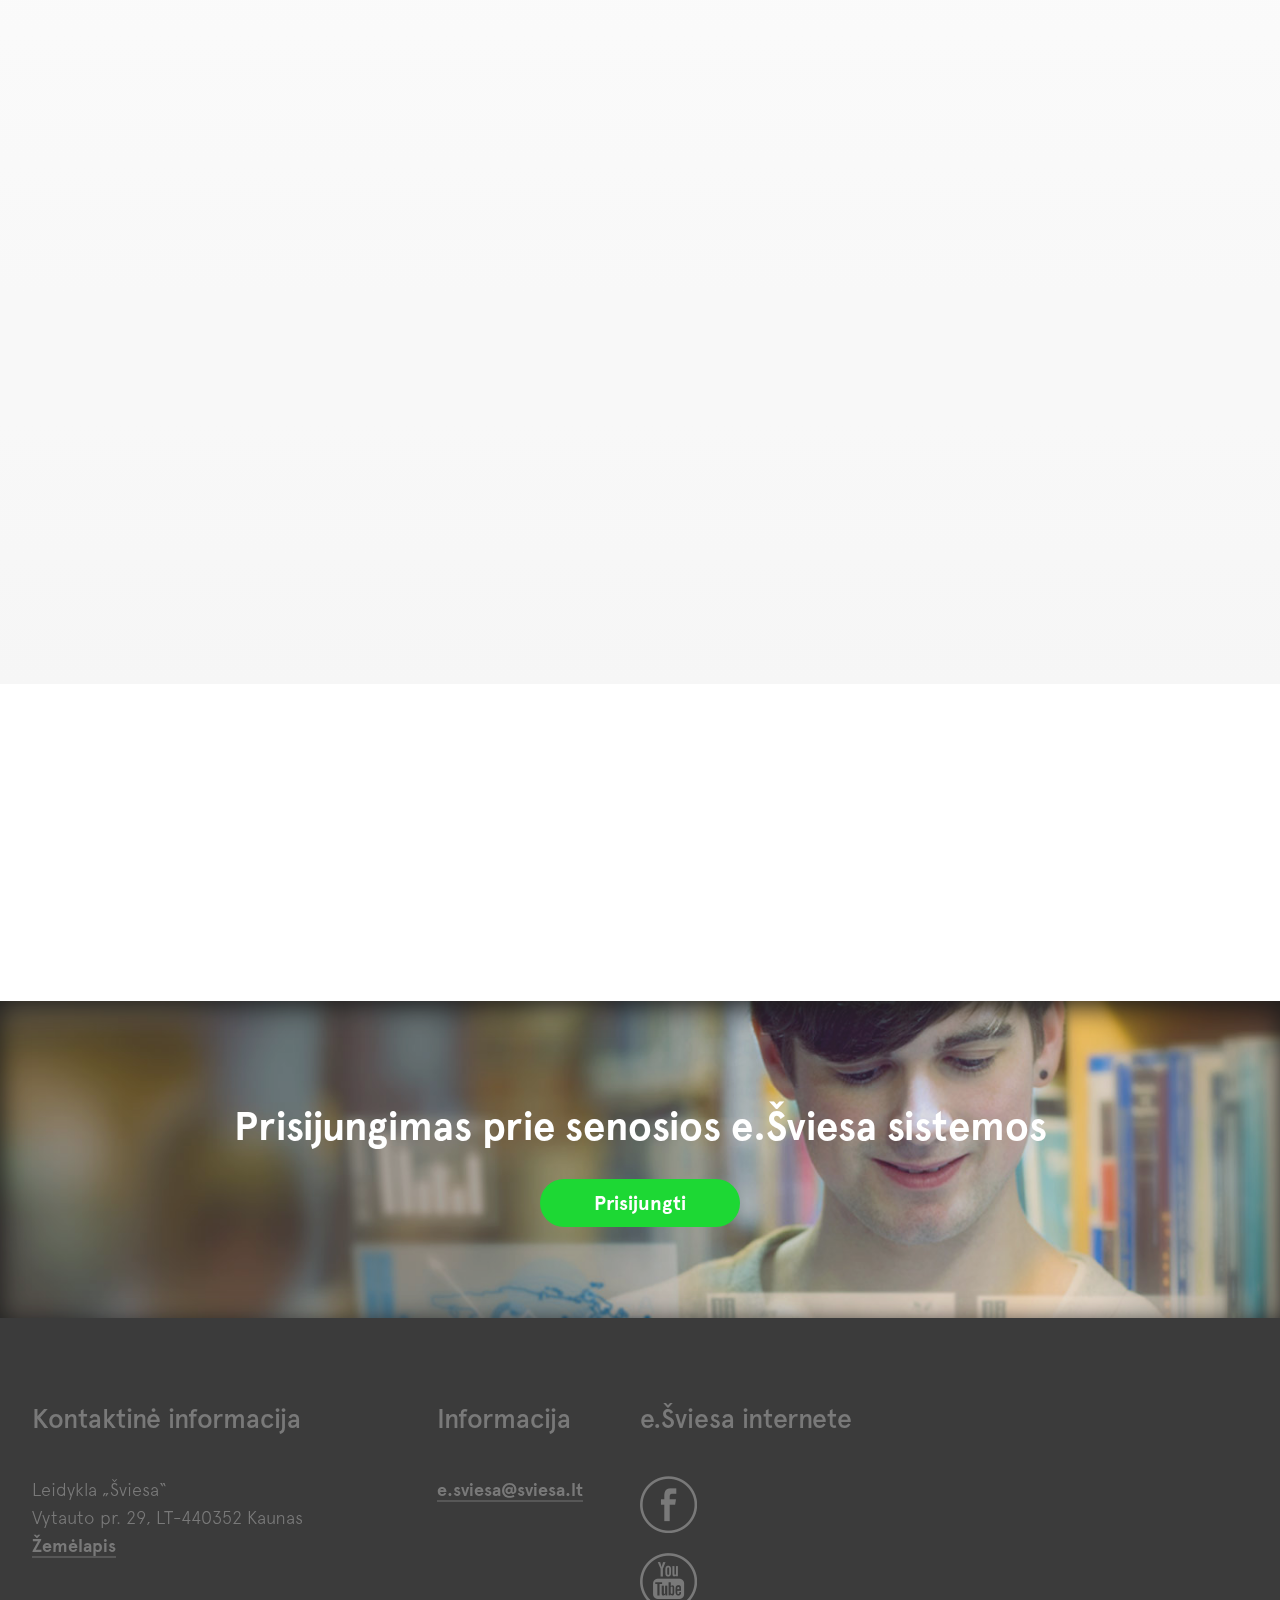
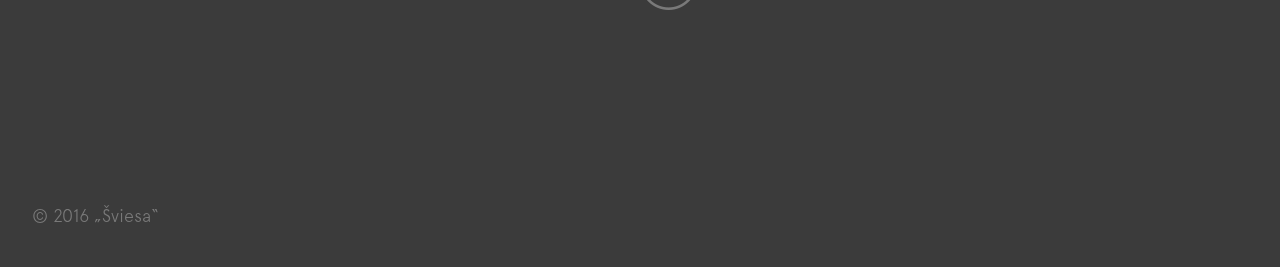
==== commit ee232641: "new texts" ====
--- a/index.html
+++ b/index.html
@@ -50,9 +50,9 @@
       </div>
       <div class="column-7 text-container">
         <h1>Užduočių bankas</h1>
-        <h2>Tūkstančiai papildomų užduočių mokinių žinioms papildyti.</h2>
+        <h2>Daugybė papildomų užduočių mokinių žinioms ir įgūdžiams papildyti, pagilinti, į(si)vertinti.</h2>
         <p>
-          Testo tipo užduotys skirtos skyriaus ar temos žinioms patikrinti. Galimybė užduotis parinkti iš užduočių banko arba naudojantis užduočių kūrimo įrankiu, užduotis kurti patiems.
+          Testo tipo užduotys skirtos skyriaus ar temos žinioms suprasti ir taikyti, aukštesniesiems mąstymo gebėjimams lavinti ir į(si)vertinti. Galimybė užduotis parinkti iš užduočių banko arba naudojantis užduočių kūrimo įrankiu užduotis kurti patiems.
         </p>
       </div>
     </div>
@@ -64,9 +64,9 @@
       <div class="column-7 text-container">
         <div class="text">
           <h1>Mokomoji medžiaga</h1>
-          <h2>Skaitmeniniai vadovėliai, leidinius papildanti teorija ir pavyzdžiai.</h2>
+          <h2>Skaitmeniniai vadovėliai, leidinius papildanti mokymosi ir metodinė medžiaga.</h2>
           <p>
-            Skaitmeninėje vadovėlio versijoje pateikiama daugiau teorijos ir pavyzdžių. Mokytojo knyga palengvins pamokos vedimą. Mokytojai galės naudotis leidyklos, atvirų mokymosi resursų įvairaus formato mokomuoju turiniu, kurti ir dalintis savo turiniu.
+            Skaitmeniniame vadovėlyje pateikiama daugiau teorijos ir praktinių pavyzdžių. Mokytojo knyga padės planuoti, pasiruošti pamokai, vesti pamoką ir į(si)vertinti mokymosi procesą, mokinių veiklos rezultatus. Mokytojai galės naudotis leidyklos, atvirų mokymosi išteklių įvairaus formato mokomuoju turiniu, kurti ir dalytis savo turiniu.
           </p>
         </div>
       </div>
@@ -78,9 +78,9 @@
       </div>
       <div class="column-7 text-container">
         <h1>Įrankiai mokytojams</h1>
-        <h2>Patogus pamokų vedimas ir mokinių pažangos stebėjimas.</h2>
+        <h2>Patogus pamokų planavimas, vedimas, mokinių pažangos stebėjimas ir pasiekimų vertinimas.</h2>
         <p>
-          Lengva sekti išdėstytą ir mokinių išmoktą medžiagą. Patogu skirti namų darbus. Mokytojas matys kiekvieno mokinio progresą ir skirtų užduočių rezultatus.
+          Su šiuo įrankiu planuoti, vesti pamokas, skirti namų darbus, stebėti mokinių pažangą ir vertinti mokinių pasiekimus paprasta ir patogu! Mokytojas matys kiekvieno mokinio atliktas užduotis, galės įvertinti, kaip atliko, stebėti jo pažangą.
         </p>
       </div>
     </div>
--- a/css/style-compiled.css
+++ b/css/style-compiled.css
@@ -322,7 +322,7 @@
     .main .equal-height {
       position: relative; }
       .main .equal-height .text-container {
-        padding: 75px 0 0 20px; }
+        padding: 55px 0 0 20px; }
       .main .equal-height .image-container {
         position: absolute;
         top: 50%;
@@ -332,7 +332,7 @@
       .main .equal-height.image-right .image-container {
         right: 0; }
       .main .equal-height.image-right .text-container {
-        padding: 75px 15px 0 10px; } }
+        padding: 55px 15px 0 10px; } }
   @media only screen and (max-width: 60em) {
     .main .text-container {
       text-align: center; }
